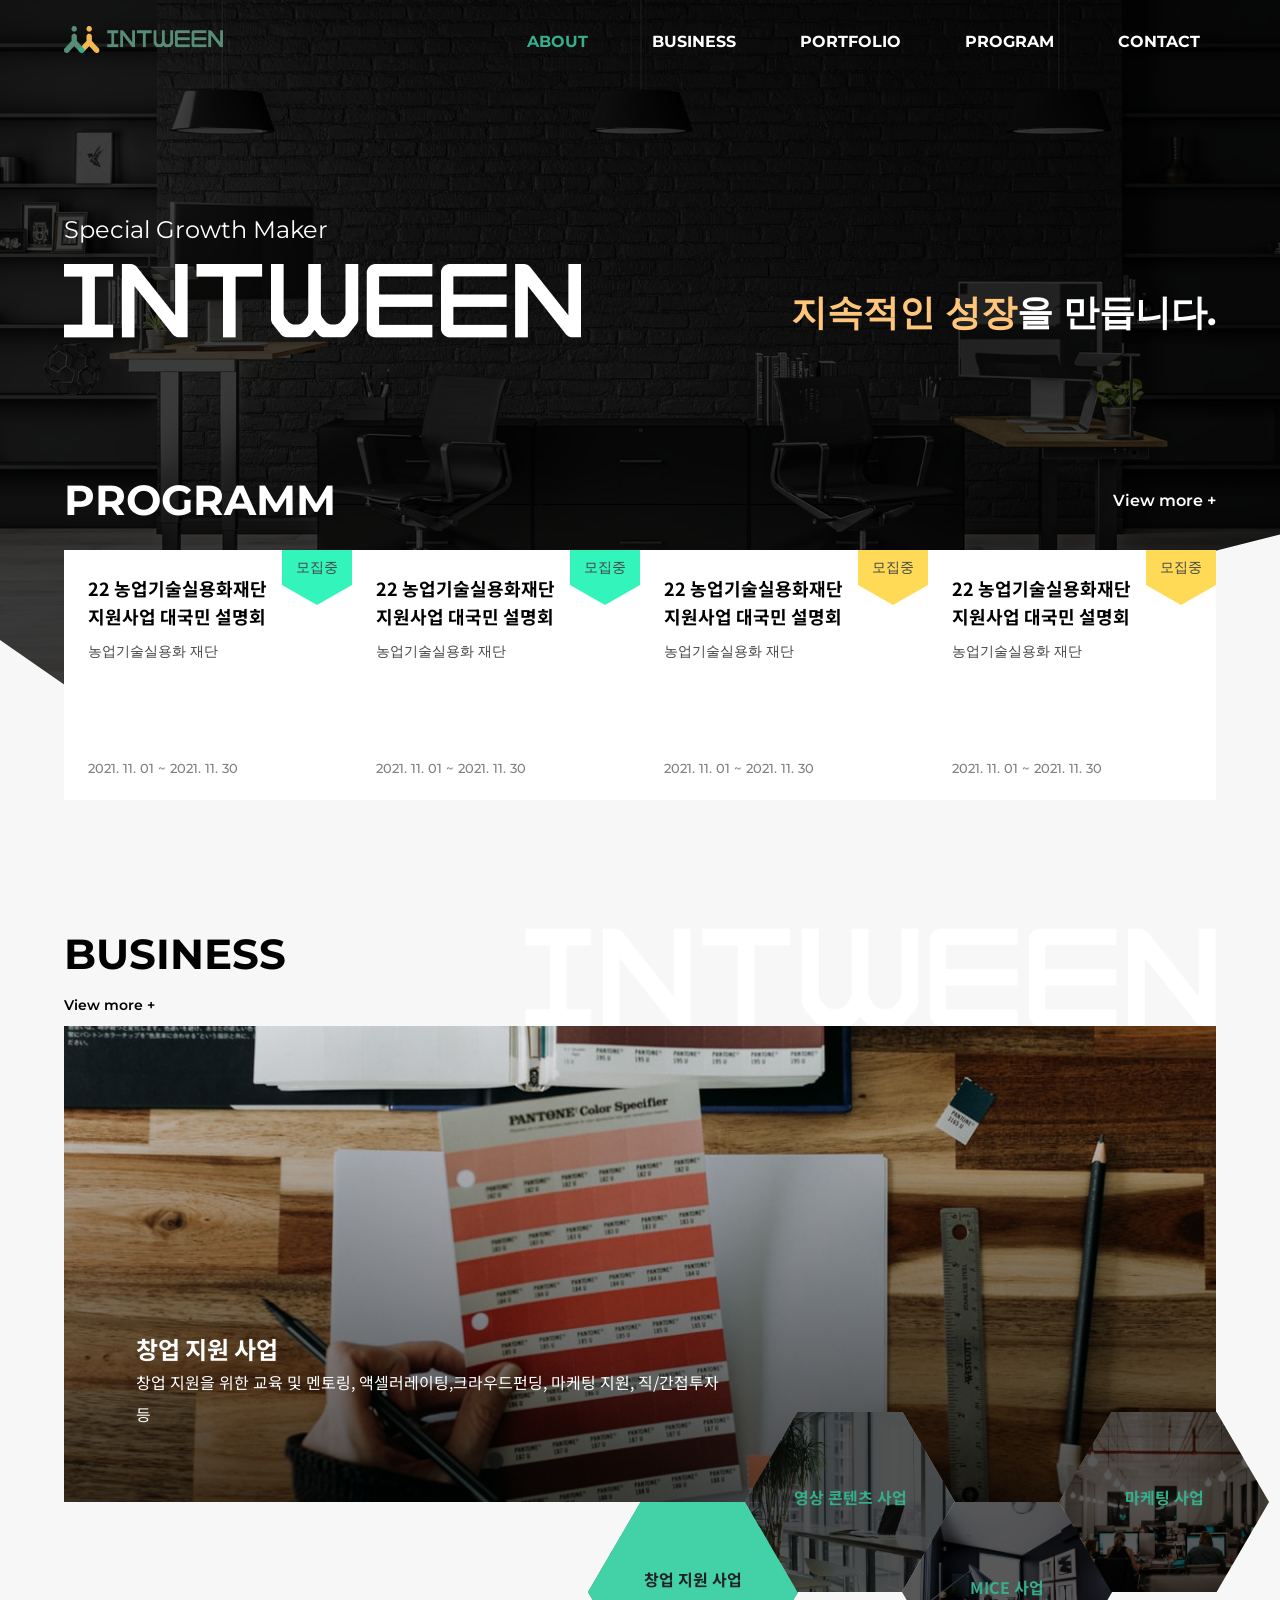
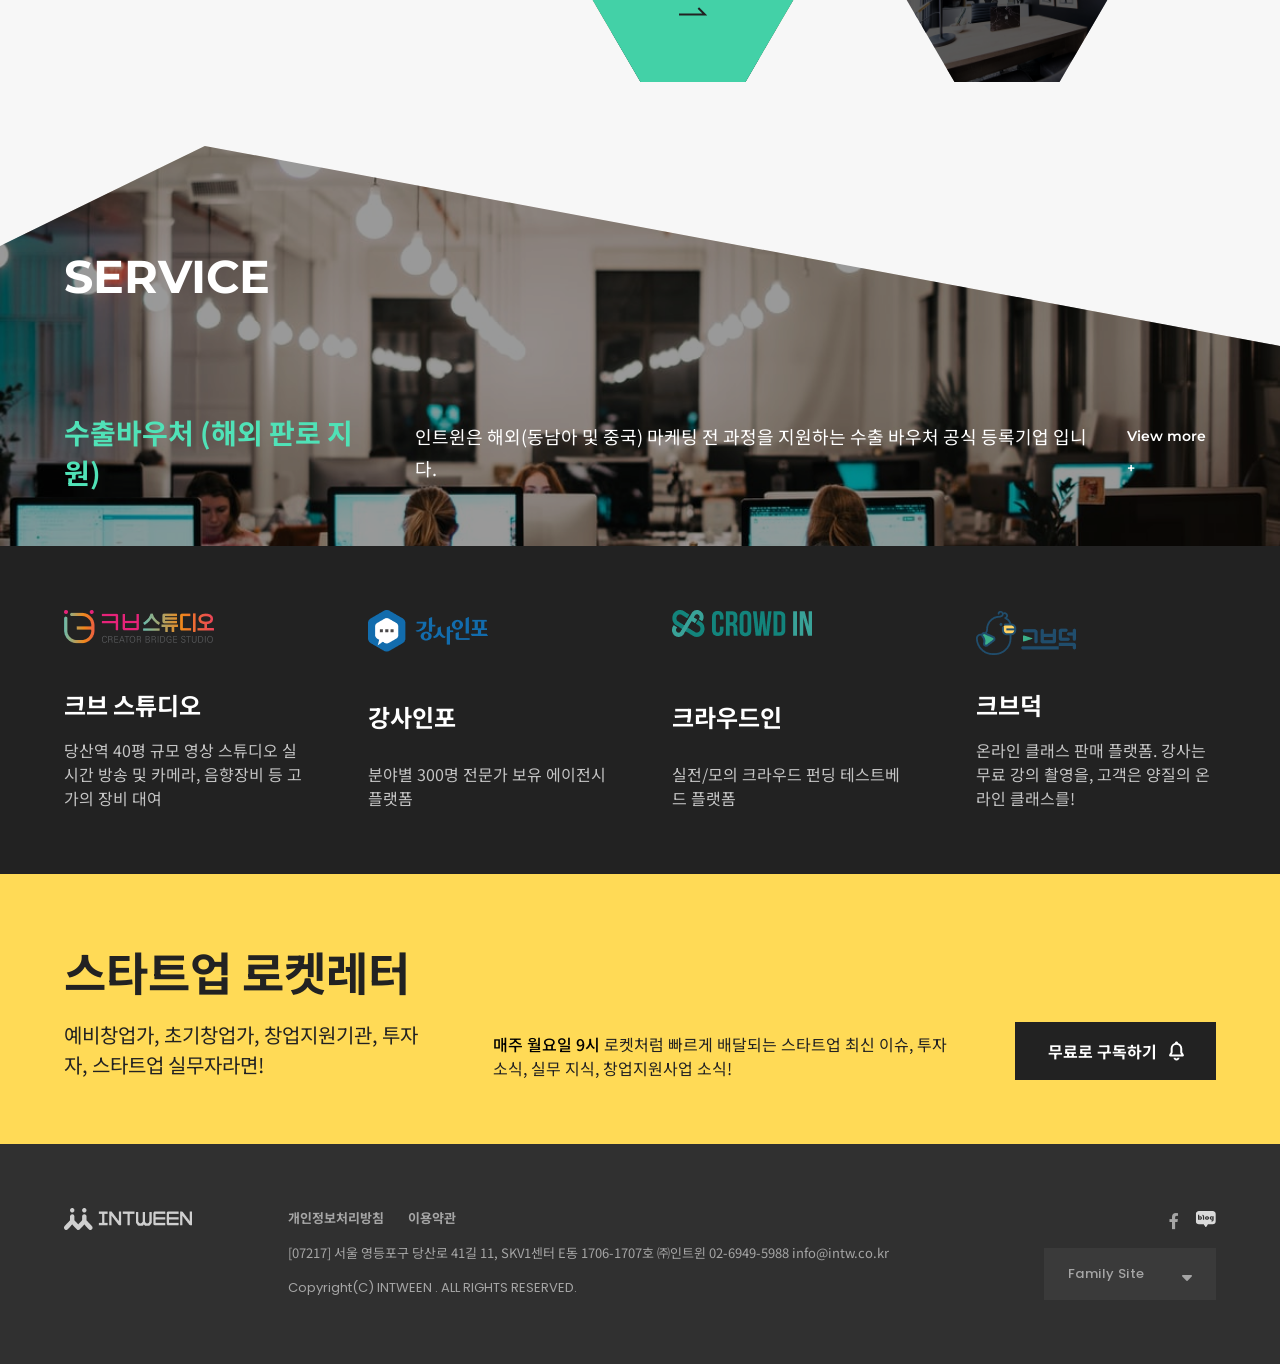
==== index.html @ 552d1c6b "Initial commit" ====
<!DOCTYPE html>
<html lang="en">
    <head>
        <meta charset="UTF-8" />
        <meta http-equiv="X-UA-Compatible" content="IE=edge" />
        <meta name="viewport" content="width=device-width, initial-scale=1.0" />
        <title>INTWEEN</title>
        <link rel="stylesheet" href="./assets/style/style.css" />
        <link rel="stylesheet" href="https://unpkg.com/swiper@8/swiper-bundle.min.css" />
        <link rel="stylesheet" href="https://cdnjs.cloudflare.com/ajax/libs/font-awesome/6.0.0/css/all.min.css" integrity="sha512-9usAa10IRO0HhonpyAIVpjrylPvoDwiPUiKdWk5t3PyolY1cOd4DSE0Ga+ri4AuTroPR5aQvXU9xC6qOPnzFeg==" crossorigin="anonymous" referrerpolicy="no-referrer" />
    </head>
    <body>
        <!-- Header starts ------------------- -->
        <header class="header">
            <div class="container">
                <nav class="navigation">
                    <a href="./index.html">
                        <img id="logo" src="./assets/images/hd_logo.png" alt="" />
                    </a>
                    <ul class="navigation__list">
                        <li class="item item--active">about</li>
                        <li class="item">business</li>
                        <li class="item">
                            <a href="./portfolio.html">portfolio</a>
                        </li>
                        <li class="item">program</li>
                        <li class="item">
                            <a href="./contact.html">contact</a>
                        </li>
                    </ul>
                    <div class="navigation__burger">
                        <div class="line"></div>
                    </div>
                </nav>
            </div>
            <div class="nav__items">
                <div class="container">
                    <div class="items">
                        <div class="item">
                            <a href="#">INTWEEN</a>
                            <a href="./ci-bi.html">CI/BI</a>
                        </div>
                        <div class="item">
                            <a href="./start-up.html">창업지원사업</a>
                            <a href="./marketing.html">마케팅지원사업</a>
                            <a href="./video-content.html">영상콘텐츠사업</a>
                            <a href="./mice.html">행사 사업</a>
                            <a href="./export-voucher.html">수출 바우처 서비스</a>
                            <a href="./it-service.html">IT 서비스</a>
                        </div>
                        <div class="item"></div>
                        <div class="item">
                            <a href="./programs-on.html">모집 중인 프로그램</a>
                            <a href="#">마감된 프로그램</a>
                        </div>
                        <div class="item"></div>
                    </div>
                </div>
            </div>
        </header>
        <!-- Header ends ------------------- -->

        <!-- ----------------------------------------------- -->

        
        <!-- Hero starts ------------------- -->

        <section class="hero">
            <div class="hero__layer">
                <div class="hero__clip"></div>
            </div>
            <div class="container">
                <div class="hero__text">
                    <p>Special Growth Maker</p>
                    <img src="./assets/images/Group.png" alt="" class="mobile">
                    <div class="hero__text__line">
                        <img src="./assets/images/Group (1).png" alt="" class="desktop">
                        <h3>지속적인 성장<span>을 만듭니다.</span></h3>
                    </div>
                </div>
                <div class="hero__top">
                    <h2>programm</h2>
                    <p>View more +</p>
                </div>
                <div class="hero__swiper">
                    <div class="swiper">
                        <div class="swiper-wrapper">
                            <div class="swiper-slide">
                                <div class="content">
                                    <div class="tag">
                                        <p>모집중</p>
                                        <div class="arrow"></div>
                                    </div>
                                    <div>
                                        <h3>22 농업기술실용화재단 지원사업 대국민 설명회</h3>
                                        <p>농업기술실용화 재단</p>
                                    </div>
                                    <p>2021. 11. 01 ~ 2021. 11. 30</p>
                                </div>
                            </div>
                            <div class="swiper-slide">
                                <div class="content">
                                    <div class="tag">
                                        <p>모집중</p>
                                        <div class="arrow"></div>
                                    </div>
                                    <div>
                                        <h3>22 농업기술실용화재단 지원사업 대국민 설명회</h3>
                                        <p>농업기술실용화 재단</p>
                                    </div>
                                    <p>2021. 11. 01 ~ 2021. 11. 30</p>
                                </div>
                            </div>
                            <div class="swiper-slide">
                                <div class="content">
                                    <div class="tag tag--yellow">
                                        <p>모집중</p>
                                        <div class="arrow"></div>
                                    </div>
                                    <div>
                                        <h3>22 농업기술실용화재단 지원사업 대국민 설명회</h3>
                                        <p>농업기술실용화 재단</p>
                                    </div>
                                    <p>2021. 11. 01 ~ 2021. 11. 30</p>
                                </div>
                            </div>
                            <div class="swiper-slide">
                                <div class="content">
                                    <div class="tag tag--yellow">
                                        <p>모집중</p>
                                        <div class="arrow"></div>
                                    </div>
                                    <div>
                                        <h3>22 농업기술실용화재단 지원사업 대국민 설명회</h3>
                                        <p>농업기술실용화 재단</p>
                                    </div>
                                    <p>2021. 11. 01 ~ 2021. 11. 30</p>
                                </div>
                            </div>
                        </div>
                        <div class="swiper-scrollbar"></div>
                    </div>
                </div>
            </div>
        </section>

        
        <!-- Hero ends ------------------- -->

        <!-- -------------------------------------------------------- -->

        <main>
            <div class="container">
                <!-- Hex section starts -->
                <div class="hex">
                    <div class="hex__header">
                        <div class="tex">
                            <h2>business</h2>
                            <p>
                                <a id="biz" href="./start-up.html">View more +</a>
                            </p>
                        </div>
                        <img class="tex-img" src="./assets/images/Group (2).png" alt="">
                    </div>
                    <div class="hex__slider">
                        <img id="hexpic" src="./assets/images/office0.jfif" alt="">
                        <div class="hex__slider__layer">
                            <div class="hex__slider__caption">
                                <h2>
                                    창업 지원 사업
                                </h2>
                                <p>창업 지원을 위한 교육 및 멘토링,
                                    액셀러레이팅,크라우드펀딩,
                                    마케팅 지원, 직/간접투자 등</p>
                            </div>
                        </div>
                    </div>
                    <div class="hex__nav">
                        <div class="hex__nav__item hex__nav__item--active">
                            <div class="hex__nav__item__layer"></div>
                            <div class="hex__nav__item__inner">
                                <h3>창업 지원 사업</h3>
                                <img src="./assets/images/Vector.svg" alt="" id="arrow">
                            </div>
                        </div>
                        <div class="hex__nav__item">
                            <div class="hex__nav__item__layer"></div>
                            <div class="hex__nav__item__inner">
                                <h3>영상 콘텐츠 사업</h3>
                                <img src="./assets/images/Vector.svg" alt="" id="arrow">
                            </div>
                        </div>
                        <div class="hex__nav__item">
                            <div class="hex__nav__item__layer"></div>
                            <div class="hex__nav__item__inner">
                                <h3>MICE 사업</h3>
                                <img src="./assets/images/Vector.svg" alt="" id="arrow">
                            </div>
                        </div>
                        <div class="hex__nav__item">
                            <div class="hex__nav__item__layer"></div>
                            <div class="hex__nav__item__inner">
                                <h3>마케팅 사업</h3>
                                <img src="./assets/images/Vector.svg" alt="" id="arrow">
                            </div>
                        </div>
                    </div>
                </div>
                <!-- Hex section ends -->

                <!-- ------------------------------------------------------------ -->

            </div>
            <!-- service section starts -->
            <div class="intween">
                <img src="./assets/images/Group (2).png" alt="">
            </div>
            <div class="service">
                <div class="service__layer"></div>
                <div class="container">
                    <div class="service__content">
                        <h1>service</h1>
                        <div class="service__description">
                            <h2>수출바우처 (해외 판로 지원)</h2>
                            <p>인트윈은 해외(동남아 및 중국) 마케팅 전 과정을 
                                지원하는 수출 바우처 공식 등록기업 입니다. </p>
                            <p class="more">View more +</p>
                        </div>
                    </div>
                </div>
            </div>
            <!-- service section ends -->

            <!-- --------------------------------------------------------------------- -->

            <!-- service brands starts -->
            <div class="brands">
                <div class="container">
                    <div class="brands__container">
                        <div class="brands__brand">
                            <div class="logo">
                                <img src="./assets/images/Group (3).png" alt="">
                            </div>
                            <h2>크브 스튜디오</h2>
                            <p>당산역 40평 규모 영상 스튜디오 실시간 방송 및 
                                카메라, 음향장비 등 고가의 장비 대여</p>
                        </div>
                        <div class="brands__brand">
                            <div class="logo">
                                <img src="./assets/images/Group (4).png" alt="">
                            </div>
                            <h2>강사인포</h2>
                            <p>분야별 300명 전문가 보유 에이전시 플랫폼</p>
                        </div>
                        <div class="brands__brand">
                            <div class="logo">
                                <img src="./assets/images/Group (5).png" alt="">
                            </div>
                            <h2>크라우드인</h2>
                            <p>실전/모의 크라우드 펀딩 테스트베드 플랫폼</p>
                        </div>
                        <div class="brands__brand">
                            <div class="logo">
                                <img src="./assets/images/Group (6).png" alt="">
                            </div>
                            <h2>크브덕</h2>
                            <p>온라인 클래스 판매 플랫폼. 강사는 무료 강의 촬영을, 
                                고객은 양질의 온라인 클래스를!</p>
                        </div>
                    </div>
                </div>
            </div>
            <!-- service brands ends -->

            <!-- ----------------------------------------------------------------------------- -->

            <!-- rocket message starts -->
            <div class="rocket">
                <div class="container">
                    <div class="rocket__container">
                        <div class="title">
                            <h1>스타트업 로켓레터</h1>
                            <p>예비창업가, 초기창업가, 창업지원기관, 
                                투자자, 스타트업 실무자라면! </p>
                        </div>
                        <p><span>매주 월요일 9시</span> 로켓처럼 빠르게 배달되는 
                            스타트업 최신 이슈, 투자 소식, 실무 지식, 
                            창업지원사업 소식!</p>
                        <div class="button">
                            <button>
                                <p>무료로 구독하기</p>
                                <img src="./assets/images/Group 264.svg" alt="">
                            </button>
                        </div>
                    </div>
                </div>
            </div>
            <!-- rocket message ends -->
        </main>
        
        <!-- ----------------------------------------------------------------------------------------------------- -->

        <!-- footer starts -->
        <footer class="footer">
            <div class="container">
                <div class="footer__content">
                    <img src="./assets/images/Group (7).png" alt="">
                    <div class="footer__nav">
                        <div class="select">
                            <div class="row">
                                <h1>개인정보처리방침</h1>
                                <h1>이용약관</h1>
                            </div>
                            <div class="row">
                                <a href="#">
                                    <i class="fa-brands fa-facebook-f"></i>
                                </a>
                                <a href="#">
                                    <img src="./assets/images/Frame.svg" alt="">
                                </a>
                            </div>
                        </div>
                        <div class="info">
                            <p class="address">[07217] 서울 영등포구 당산로 41길 11, SKV1센터 E동 
                                1706-1707호     ㈜인트윈 02-6949-5988     
                                info@intw.co.kr</p>
                            <p class="copyright">Copyright(C) INTWEEN . ALL RIGHTS RESERVED.</p>
                        </div>
                    </div>
                    <div class="options_container">
                        <div class="row">
                            <a href="#">
                                <i class="fa-brands fa-facebook-f"></i>
                            </a>
                            <a href="#">
                                <img src="./assets/images/Frame.svg" alt="">
                            </a>
                        </div>
                        <div class="options">
                            <p>Family Site</p>
                            <i class="fa-solid fa-sort-down"></i>
                        </div>
                    </div>
                </div>
            </div>
        </footer>
        <!-- footer ends -->


        <!-- mobile navigation -->

        <div class="mobile-navigation">
            <div class="container">
                <div class="navItem">
                    <li class="navItem__item active">
                        <h1 class="ttle">about</h1>
                        <ul class="sublist sublist--active">
                            <li class="sublist__item">
                                <a href="#">INTWEEN</a>
                            </li>
                            <li class="sublist__item">
                                <a href="./ci-bi.html">CI/BI</a>
                            </li>
                        </ul>
                    </li>
                    <li class="navItem__item">
                        <h1 class="ttle">BUSINESS</h1>
                        <ul class="sublist">
                            <li class="sublist__item">
                                <a href="./start-up.html">창업지원사업</a>
                            </li>
                            <li class="sublist__item">
                                <a href="./marketing.html">마케팅지원사업</a>
                            </li>
                            <li class="sublist__item">
                                <a href="./video-content.html">영상콘텐츠사업</a>
                            </li>
                            <li class="sublist__item">
                                <a href="./mice.html">행사 사업</a>
                            </li>
                        </ul>
                    </li>
                    <li class="navItem__item">
                        <h1 class="ttle">
                            <a href="./portfolio.html">PORTFOLIO</a>
                        </h1>
                        <ul class="sublist"></ul>
                    </li>
                    <li class="navItem__item">
                        <h1 class="ttle">PROGRAM</h1>
                        <ul class="sublist">
                            <li class="sublist__item">
                                <a href="./programs-on.html">모집 중인 프로그램</a>
                            </li>
                            <li class="sublist__item">
                                <a href="#">마감된 프로그램</a>
                            </li>
                        </ul>
                    </li>
                    <li class="navItem__item">
                        <h1 class="ttle">
                            <a href="./contact.html">CONTACT</a>
                        </h1>
                        <ul class="sublist"></ul>
                    </li>
                </div>
            </div>
        </div>


        <script src="https://unpkg.com/swiper@8/swiper-bundle.min.js"></script>
        <script>
            new Swiper(".swiper", {
                scrollbar: {
                    el: ".swiper-scrollbar"
                },
                breakpoints: {
                    320: {
                        slidesPerView: 1,
                    },
                    600: {
                        slidesPerView: 2,
                    },
                    800: {
                        slidesPerView: 3,
                    },
                    1200: {
                        slidesPerView: 4,
                    },
                },
            });
        </script>
        <script src="./assets/js/script.js"></script>
    </body>
</html>
---- assets/style/style.css ----
@import url("https://fonts.googleapis.com/css2?family=Montserrat:ital,wght@0,100;0,200;0,300;0,400;0,500;0,600;0,700;0,800;0,900;1,100;1,200;1,300;1,400;1,500;1,600;1,700;1,800;1,900&family=Noto+Sans+KR:wght@100;300;400;500;700;900&family=Poppins:ital,wght@0,100;0,200;0,300;0,400;0,500;0,600;0,700;0,800;0,900;1,100;1,200;1,300;1,400;1,500;1,600;1,700;1,800;1,900&display=swap");
* {
  margin: 0;
  padding: 0;
  -webkit-box-sizing: border-box;
          box-sizing: border-box;
}

html, body {
  font-family: 'Noto Sans KR', sans-serif;
  overflow-x: hidden;
  background-color: #F7F7F7;
}

.container {
  width: 90%;
  margin: 0 auto;
}

@media (min-width: 1300px) {
  .container {
    width: 1288px;
  }
}

.navigation {
  width: 100%;
  font-family: 'Montserrat', sans-serif;
  display: -webkit-box;
  display: -ms-flexbox;
  display: flex;
  -webkit-box-orient: horizontal;
  -webkit-box-direction: normal;
      -ms-flex-direction: row;
          flex-direction: row;
  -webkit-box-pack: justify;
      -ms-flex-pack: justify;
          justify-content: space-between;
  -webkit-box-align: center;
      -ms-flex-align: center;
          align-items: center;
  gap: 0;
}

.navigation #logo {
  padding: 1rem;
  padding-left: 0;
}

.navigation__list {
  display: none;
  list-style: none;
  color: #fff;
}

.navigation__list .item {
  padding: 1rem;
  text-transform: uppercase;
  font-weight: bold;
  -webkit-transition: .3s ease;
  transition: .3s ease;
  cursor: pointer;
}

.navigation__list .item--active {
  color: #35AF8B;
}

.navigation__list .item:hover {
  color: #35AF8B;
}

.navigation__list .item a {
  color: inherit;
  text-decoration: none;
}

@media (min-width: 800px) {
  .navigation__list {
    display: -webkit-box;
    display: -ms-flexbox;
    display: flex;
    -webkit-box-orient: horizontal;
    -webkit-box-direction: normal;
        -ms-flex-direction: row;
            flex-direction: row;
    -webkit-box-pack: center;
        -ms-flex-pack: center;
            justify-content: center;
    -webkit-box-align: center;
        -ms-flex-align: center;
            align-items: center;
    gap: 0;
  }
}

@media (min-width: 1024px) {
  .navigation__list {
    padding: 1rem 0;
    gap: 2rem;
  }
}

.navigation__burger {
  padding: 1rem;
  padding-right: 0;
  cursor: pointer;
}

.navigation__burger .line {
  width: 30px;
  height: 2px;
  background-color: white;
  position: relative;
  -webkit-transition: all .3s ease;
  transition: all .3s ease;
}

.navigation__burger .line::before, .navigation__burger .line::after {
  content: '';
  position: absolute;
  width: 100%;
  height: 100%;
  background-color: white;
  -webkit-transition: all .3s ease;
  transition: all .3s ease;
}

.navigation__burger .line::before {
  top: 7px;
}

.navigation__burger .line::after {
  bottom: 7px;
}

.navigation__burger .active {
  background-color: transparent;
}

.navigation__burger .active::before {
  -webkit-transform: rotate(45deg);
          transform: rotate(45deg);
  top: 0;
}

.navigation__burger .active::after {
  -webkit-transform: rotate(-45deg);
          transform: rotate(-45deg);
  bottom: 0;
}

@media (min-width: 800px) {
  .navigation__burger {
    display: none;
  }
}

.header {
  width: 100%;
  position: fixed;
  top: 0;
  left: 0;
  z-index: 40;
  -webkit-transition: all 0.3s ease;
  transition: all 0.3s ease;
}

.header::after {
  content: "";
  top: 100%;
  position: absolute;
  width: 100%;
  height: 0;
  background-color: inherit;
  -webkit-transition: all 0.3s ease;
  transition: all 0.3s ease;
  background-color: rgba(16, 16, 16, 0.6);
}

.header--bg {
  background-color: rgba(16, 16, 16, 0.6);
}

@media (min-width: 800px) {
  .header:hover {
    background-color: rgba(16, 16, 16, 0.6);
  }
  .header:hover::after {
    height: 250px;
  }
  .header:hover .nav__items {
    opacity: 1;
    visibility: visible;
  }
  .header:hover .nav__items .items .item {
    -webkit-transform: scaleY(1);
            transform: scaleY(1);
  }
}

.header .nav__items {
  color: white;
  opacity: 0;
  visibility: hidden;
  -webkit-transition: all .3s ease-in-out;
  transition: all .3s ease-in-out;
  padding: 1rem 0;
  position: absolute;
  top: 100%;
  width: 100%;
  left: 0;
  z-index: 10;
}

.header .nav__items .items {
  width: 100%;
  display: -webkit-box;
  display: -ms-flexbox;
  display: flex;
  -webkit-box-orient: horizontal;
  -webkit-box-direction: normal;
      -ms-flex-direction: row;
          flex-direction: row;
  -webkit-box-pack: end;
      -ms-flex-pack: end;
          justify-content: flex-end;
  -webkit-box-align: end;
      -ms-flex-align: end;
          align-items: flex-end;
  gap: 0;
}

.header .nav__items .items .item {
  height: 200px;
  -webkit-transition: all .3s ease-in-out;
  transition: all .3s ease-in-out;
  -webkit-transform-origin: top;
          transform-origin: top;
  -webkit-transform: scaleY(0);
          transform: scaleY(0);
  text-align: center;
  display: -webkit-box;
  display: -ms-flexbox;
  display: flex;
  -webkit-box-orient: vertical;
  -webkit-box-direction: normal;
      -ms-flex-direction: column;
          flex-direction: column;
  -webkit-box-align: center;
      -ms-flex-align: center;
          align-items: center;
}

.header .nav__items .items .item a {
  color: #BCBCBC;
  text-decoration: none;
  font-family: "Montserrat", sans-serif;
  font-size: 14px;
  -webkit-transition: all .3s ease;
  transition: all .3s ease;
  margin-bottom: .5rem;
}

.header .nav__items .items .item a:hover {
  color: white;
  text-decoration: underline;
}

.header .nav__items .items .item:nth-child(1) {
  width: 93px;
}

.header .nav__items .items .item:nth-child(2) {
  width: 116px;
}

.header .nav__items .items .item:nth-child(3) {
  width: 131px;
}

.header .nav__items .items .item:nth-child(4) {
  width: 120px;
}

.header .nav__items .items .item:nth-child(5) {
  width: 113px;
}

@media (min-width: 1024px) {
  .header .nav__items .items {
    gap: 2rem;
  }
}

.mobile-navigation {
  width: 100%;
  height: 100vh;
  background-color: #222;
  position: fixed;
  top: 0;
  z-index: 30;
  left: 100%;
  -webkit-transition: all .3s ease-in-out;
  transition: all .3s ease-in-out;
  display: -webkit-box;
  display: -ms-flexbox;
  display: flex;
  -webkit-box-orient: vertical;
  -webkit-box-direction: normal;
      -ms-flex-direction: column;
          flex-direction: column;
  -webkit-box-pack: center;
      -ms-flex-pack: center;
          justify-content: center;
  -webkit-box-align: start;
      -ms-flex-align: start;
          align-items: flex-start;
  gap: 1rem;
}

.mobile-navigation--open {
  left: 0;
}

.mobile-navigation .container {
  font-family: "Montserrat", sans-serif;
  display: -webkit-box;
  display: -ms-flexbox;
  display: flex;
  -webkit-box-orient: vertical;
  -webkit-box-direction: normal;
      -ms-flex-direction: column;
          flex-direction: column;
  -webkit-box-pack: center;
      -ms-flex-pack: center;
          justify-content: center;
  -webkit-box-align: start;
      -ms-flex-align: start;
          align-items: flex-start;
  gap: 1rem;
}

.mobile-navigation .container .navItem {
  width: 100%;
}

.mobile-navigation .container .navItem__item {
  list-style: none;
  text-transform: uppercase;
  color: #BCBCBC;
  font-weight: 700;
  -webkit-transition: all .3s ease-in-out;
  transition: all .3s ease-in-out;
}

.mobile-navigation .container .navItem__item .ttle {
  font-size: 22px;
  padding: .5rem 1rem;
  border-bottom: 1px solid #393939;
}

.mobile-navigation .container .navItem__item .ttle a {
  color: inherit;
  text-decoration: none;
}

.mobile-navigation .container .navItem__item .sublist {
  list-style: none;
  padding: 1rem 2rem;
  -webkit-transform: scaleY(0);
          transform: scaleY(0);
  -webkit-transform-origin: top;
          transform-origin: top;
  height: 0;
  overflow: hidden;
  -webkit-transition: all .3s ease-in-out;
  transition: all .3s ease-in-out;
}

.mobile-navigation .container .navItem__item .sublist__item {
  color: #BCBCBC;
  font-weight: 400;
  padding: 5px;
}

.mobile-navigation .container .navItem__item .sublist__item a {
  color: #BCBCBC;
  text-decoration: none;
}

.mobile-navigation .container .navItem__item .sublist--active {
  -webkit-transform: scaleY(1);
          transform: scaleY(1);
  height: -webkit-max-content;
  height: -moz-max-content;
  height: max-content;
}

.mobile-navigation .container .navItem__item.active {
  color: #35AF8B;
}

@media (min-width: 800px) {
  .mobile-navigation {
    display: none;
  }
}

.hero {
  width: 100%;
  height: 600px;
  background-image: url(../images/hero-bg.jpeg);
  background-position: center;
  background-size: cover;
  background-repeat: no-repeat;
  position: relative;
  display: -webkit-box;
  display: -ms-flexbox;
  display: flex;
  -webkit-box-orient: horizontal;
  -webkit-box-direction: normal;
      -ms-flex-direction: row;
          flex-direction: row;
  -webkit-box-pack: center;
      -ms-flex-pack: center;
          justify-content: center;
  -webkit-box-align: end;
      -ms-flex-align: end;
          align-items: flex-end;
  gap: 0;
  padding-bottom: 2px;
}

.hero__layer {
  position: absolute;
  top: 0;
  left: 0;
  background-color: rgba(0, 0, 0, 0.75);
  width: 100%;
  height: 100%;
}

.hero__clip {
  position: absolute;
  height: 40%;
  width: 100%;
  background-color: #F7F7F7;
  bottom: 0;
  clip-path: polygon(0 50%, 19% 70%, 100% 0, 100% 100%, 0 100%);
  -webkit-clip-path: polygon(0 50%, 19% 70%, 100% 0, 100% 100%, 0 100%);
}

.hero__text {
  display: -webkit-box;
  display: -ms-flexbox;
  display: flex;
  -webkit-box-orient: vertical;
  -webkit-box-direction: normal;
      -ms-flex-direction: column;
          flex-direction: column;
  -webkit-box-pack: center;
      -ms-flex-pack: center;
          justify-content: center;
  -webkit-box-align: start;
      -ms-flex-align: start;
          align-items: flex-start;
  gap: 1.25rem;
  font-family: "Montserrat", sans-serif;
  color: white;
  font-size: 1rem;
  margin-bottom: 3rem;
  position: relative;
  z-index: 5;
}

.hero__text h3 {
  font-family: "Montserrat", sans-serif;
  margin-top: 1rem;
  font-size: 22px;
  color: #FFC67B;
}

.hero__text h3 span {
  color: white;
}

.hero__text .desktop {
  display: none;
}

.hero__top {
  display: -webkit-box;
  display: -ms-flexbox;
  display: flex;
  -webkit-box-orient: horizontal;
  -webkit-box-direction: normal;
      -ms-flex-direction: row;
          flex-direction: row;
  -webkit-box-pack: justify;
      -ms-flex-pack: justify;
          justify-content: space-between;
  -webkit-box-align: center;
      -ms-flex-align: center;
          align-items: center;
  gap: 0;
  margin: 1rem 0 1.5rem 0;
  font-family: "Montserrat", sans-serif;
  color: white;
  font-weight: 600;
  position: relative;
  z-index: 5;
}

.hero__top h2 {
  text-transform: uppercase;
  font-weight: bold;
}

.hero__swiper {
  width: 100%;
  height: 250px;
  margin-bottom: -2px;
}

.hero__swiper .swiper {
  width: 100%;
  height: 100%;
  overflow: visible;
}

.hero__swiper .swiper .swiper-wrapper .swiper-slide {
  width: 100%;
  padding-bottom: 2rem;
}

.hero__swiper .swiper .swiper-wrapper .swiper-slide .content {
  width: 100%;
  height: 100%;
  position: relative;
  margin: 0 auto;
  padding: 1.5rem;
  background-color: white;
  padding-right: 85px;
  display: -webkit-box;
  display: -ms-flexbox;
  display: flex;
  -webkit-box-orient: vertical;
  -webkit-box-direction: normal;
      -ms-flex-direction: column;
          flex-direction: column;
  -webkit-box-pack: justify;
      -ms-flex-pack: justify;
          justify-content: space-between;
  -webkit-box-align: start;
      -ms-flex-align: start;
          align-items: flex-start;
  gap: 0;
}

.hero__swiper .swiper .swiper-wrapper .swiper-slide .content .tag {
  position: absolute;
  top: 0;
  right: 0;
  width: 70px;
  text-align: center;
  padding: .5rem 0;
  font-size: 13px;
  background-color: #33F4BB;
}

.hero__swiper .swiper .swiper-wrapper .swiper-slide .content .tag .arrow {
  position: absolute;
  left: 0;
  top: 100%;
  border-top: 20px solid #33F4BB;
  border-left: 35px solid transparent;
  border-right: 35px solid transparent;
}

.hero__swiper .swiper .swiper-wrapper .swiper-slide .content .tag--yellow {
  background-color: #FFDA56;
}

.hero__swiper .swiper .swiper-wrapper .swiper-slide .content .tag--yellow .arrow {
  border-top: 20px solid #FFDA56;
  border-left: 35px solid transparent;
  border-right: 35px solid transparent;
}

.hero__swiper .swiper .swiper-wrapper .swiper-slide .content h3 {
  font-size: 18px;
  line-height: 28px;
  margin-bottom: .75rem;
}

.hero__swiper .swiper .swiper-wrapper .swiper-slide .content div p {
  color: #444;
  font-size: 14px;
}

.hero__swiper .swiper .swiper-wrapper .swiper-slide .content p {
  color: #808080;
  font-size: 13px;
  font-weight: 500;
  font-family: "Montserrat", sans-serif;
}

@media (min-width: 800px) {
  .hero__swiper .swiper .swiper-wrapper .swiper-slide {
    padding-bottom: 0;
  }
}

.hero__swiper .swiper .swiper-scrollbar {
  width: 90%;
  left: 50%;
  -webkit-transform: translateX(-50%);
          transform: translateX(-50%);
  z-index: 5;
}

@media (min-width: 800px) {
  .hero__swiper .swiper .swiper-scrollbar {
    display: none;
  }
}

@media (min-width: 800px) {
  .hero__swiper .swiper {
    overflow: hidden;
  }
}

@media (min-width: 800px) {
  .hero {
    height: 800px;
  }
  .hero__clip {
    clip-path: polygon(0 50%, 18% 100%, 100% 17%, 100% 100%, 0 100%);
    -webkit-clip-path: polygon(0 50%, 18% 100%, 100% 17%, 100% 100%, 0 100%);
  }
  .hero__text {
    margin-bottom: 7rem;
  }
  .hero__text p {
    font-size: 24px;
  }
  .hero__text .mobile {
    display: none;
  }
  .hero__text .desktop {
    display: block;
    width: 517px;
  }
  .hero__text__line h3 {
    font-size: 36px;
  }
  .hero__top h2 {
    font-size: 42px;
  }
}

@media (min-width: 1030px) {
  .hero__text {
    margin-bottom: 8.5rem;
  }
  .hero__text__line {
    width: 100%;
    display: -webkit-box;
    display: -ms-flexbox;
    display: flex;
    -webkit-box-pack: justify;
        -ms-flex-pack: justify;
            justify-content: space-between;
    -webkit-box-align: end;
        -ms-flex-align: end;
            align-items: flex-end;
  }
}

@media (min-width: 1520px) {
  .hero__clip {
    clip-path: polygon(0 50%, 18% 100%, 100% 2%, 100% 100%, 0 100%);
    -webkit-clip-path: polygon(0 50%, 18% 100%, 100% 2%, 100% 100%, 0 100%);
  }
}

.hero_v {
  width: 100%;
  height: 320px;
  background-image: url("../images/hero-bg.jpeg");
  background-size: cover;
  background-position: center;
  background-repeat: no-repeat;
  position: relative;
}

.hero_v__layer {
  position: absolute;
  top: 0;
  left: 0;
  width: 100%;
  height: 100%;
  background-color: rgba(0, 0, 0, 0.6);
}

.hero_v .container.bla {
  height: 100%;
}

.hero_v__content {
  width: 100%;
  height: 100%;
  display: -webkit-box;
  display: -ms-flexbox;
  display: flex;
  -webkit-box-orient: vertical;
  -webkit-box-direction: normal;
      -ms-flex-direction: column;
          flex-direction: column;
  -webkit-box-pack: center;
      -ms-flex-pack: center;
          justify-content: center;
  -webkit-box-align: start;
      -ms-flex-align: start;
          align-items: flex-start;
  gap: 1.5rem;
}

.hero_v__content__title {
  width: 100%;
  color: white;
  margin-top: 3rem;
}

.hero_v__content__title h1.hv-title {
  font-size: 20px;
  font-weight: 400;
  line-height: 30px;
}

.hero_v__content__title h1.hv-title span.pp {
  font-weight: 600;
}

.hero_v__content__title h1.hv-title.big {
  font-size: 32px !important;
  font-weight: 700;
}

.hero_v__content__title h1.hv-title.big ~ p {
  font-size: 1rem;
  line-height: 26px;
  letter-spacing: -0.02em;
  margin-top: 1rem;
}

.hero_v__content__title h1.hv-title.big--eng {
  font-family: "Montserrat", sans-serif;
}

@media (min-width: 800px) {
  .hero_v__content__title h1.hv-title.big {
    font-size: 48px !important;
  }
  .hero_v__content__title h1.hv-title.big ~ p {
    font-size: 24px;
    line-height: 38px;
  }
}

.hero_v__content__formula {
  width: 100%;
  display: -webkit-box;
  display: -ms-flexbox;
  display: flex;
  -webkit-box-orient: horizontal;
  -webkit-box-direction: normal;
      -ms-flex-direction: row;
          flex-direction: row;
  -webkit-box-pack: justify;
      -ms-flex-pack: justify;
          justify-content: space-between;
  -webkit-box-align: end;
      -ms-flex-align: end;
          align-items: flex-end;
  gap: 0;
}

.hero_v__content__formula #desk1 {
  display: none;
}

.hero_v__content__formula .operator {
  color: rgba(255, 255, 255, 0.6);
  font-family: "Montserrat", sans-serif;
  font-weight: 600;
  font-size: 26px;
  margin-bottom: 1rem;
}

@media (min-width: 600px) {
  .hero_v__content {
    -webkit-box-orient: horizontal;
    -webkit-box-direction: normal;
        -ms-flex-direction: row;
            flex-direction: row;
    -webkit-box-align: center;
        -ms-flex-align: center;
            align-items: center;
  }
  .hero_v__content__title {
    margin: 0;
  }
}

@media (min-width: 800px) {
  .hero_v {
    height: 500px;
  }
  .hero_v__content__title {
    margin-bottom: 3rem;
  }
  .hero_v__content__title h1.hv-title {
    font-size: 36px;
    line-height: 54px;
  }
  .hero_v__content__formula {
    -webkit-box-pack: end;
        -ms-flex-pack: end;
            justify-content: flex-end;
    gap: 1rem;
    width: -webkit-max-content;
    width: -moz-max-content;
    width: max-content;
    margin-top: 8rem;
  }
}

@media (min-width: 1024px) {
  .hero_v__content__formula #desk1 {
    display: block;
  }
  .hero_v__content__formula #mob1 {
    display: none;
  }
  .hero_v__content__formula .operator {
    font-size: 48px;
    margin-bottom: 2rem;
  }
}

.main {
  background-color: white;
  position: relative;
}

.main__clip {
  position: absolute;
  width: 100%;
  height: 600px;
  top: 0;
  background-color: #F7F7F7;
  clip-path: polygon(0 0, 100% 0, 100% 85%, 15% 100%, 0 95%);
  -webkit-clip-path: polygon(0 0, 100% 0, 100% 85%, 15% 100%, 0 95%);
}

@media (min-width: 1200px) {
  .main__clip {
    clip-path: polygon(0 0, 100% 0, 100% 55%, 18% 100%, 0 80%);
    -webkit-clip-path: polygon(0 0, 100% 0, 100% 55%, 18% 100%, 0 80%);
  }
}

.main__description {
  width: 100%;
  position: relative;
  z-index: 5;
  padding: 3rem 0;
}

.main__description .text_content {
  width: 100%;
}

.main__description .text_content h1 {
  font-size: 32px;
  color: #222;
  font-family: "Montserrat", sans-serif;
  margin-bottom: 1.5rem;
}

.main__description .text_content p {
  font-size: 14px;
  color: #333;
  line-height: 26px;
  letter-spacing: -0.02em;
  margin-bottom: 2rem;
}

.main__description .text_content p span {
  color: #35AF8B;
}

.main__description .buttons {
  width: 100%;
  display: -webkit-box;
  display: -ms-flexbox;
  display: flex;
  -webkit-box-orient: horizontal;
  -webkit-box-direction: normal;
      -ms-flex-direction: row;
          flex-direction: row;
  -webkit-box-pack: center;
      -ms-flex-pack: center;
          justify-content: center;
  -webkit-box-align: center;
      -ms-flex-align: center;
          align-items: center;
  gap: 0.75rem;
}

.main__description .buttons .btn {
  width: 50%;
  color: #35AF8B;
  border: 1px solid #35AF8B;
  background-color: white;
  padding: 1rem;
  display: -webkit-box;
  display: -ms-flexbox;
  display: flex;
  -webkit-box-align: center;
      -ms-flex-align: center;
          align-items: center;
  -webkit-box-pack: center;
      -ms-flex-pack: center;
          justify-content: center;
  gap: .75rem;
}

.main__description .buttons .btn p {
  font-weight: 700;
}

.main__description .buttons .btn.active {
  background-color: #35AF8B;
  color: white;
}

@media (min-width: 800px) {
  .main__description {
    display: -webkit-box;
    display: -ms-flexbox;
    display: flex;
    -webkit-box-orient: horizontal;
    -webkit-box-direction: normal;
        -ms-flex-direction: row;
            flex-direction: row;
    -webkit-box-pack: justify;
        -ms-flex-pack: justify;
            justify-content: space-between;
    -webkit-box-align: end;
        -ms-flex-align: end;
            align-items: flex-end;
    gap: 7rem;
    padding-top: 8rem;
  }
  .main__description .text_content h1 {
    font-size: 46px;
  }
  .main__description .text_content p {
    margin: 0;
    font-size: 1rem;
    line-height: 28px;
  }
  .main__description .buttons {
    width: 560px;
  }
}

.main .main__cards {
  width: 100%;
  position: relative;
  z-index: 5;
  padding-bottom: 3rem;
  display: -webkit-box;
  display: -ms-flexbox;
  display: flex;
  -webkit-box-orient: vertical;
  -webkit-box-direction: normal;
      -ms-flex-direction: column;
          flex-direction: column;
  -webkit-box-pack: center;
      -ms-flex-pack: center;
          justify-content: center;
  -webkit-box-align: center;
      -ms-flex-align: center;
          align-items: center;
  gap: 1rem;
}

.main .main__cards .card {
  width: 100%;
  height: 200px;
  border: 1px solid #e7e7e7;
  background-color: white;
  padding: 1rem 1.25rem;
}

.main .main__cards .card--items {
  display: -webkit-box;
  display: -ms-flexbox;
  display: flex;
  -webkit-box-orient: vertical;
  -webkit-box-direction: normal;
      -ms-flex-direction: column;
          flex-direction: column;
  -webkit-box-pack: start;
      -ms-flex-pack: start;
          justify-content: flex-start;
  gap: 0;
  height: 200px;
  margin: 0;
}

.main .main__cards .card--items .card__imgs {
  margin-top: 1rem !important;
}

@media (min-width: 1200px) {
  .main .main__cards .card--items .card__imgs {
    margin-top: 1.5rem !important;
  }
}

.main .main__cards .card--items:nth-child(2) .card__imgs {
  margin-top: 3rem !important;
}

@media (min-width: 1200px) {
  .main .main__cards .card--items:nth-child(2) .card__imgs {
    margin-top: 5rem !important;
  }
}

.main .main__cards .card__title {
  font-weight: 500;
  font-size: 14px;
  color: #222;
  width: 100%;
}

.main .main__cards .card__imgs {
  width: 100%;
  display: -webkit-box;
  display: -ms-flexbox;
  display: flex;
  -webkit-box-orient: horizontal;
  -webkit-box-direction: normal;
      -ms-flex-direction: row;
          flex-direction: row;
  -webkit-box-pack: center;
      -ms-flex-pack: center;
          justify-content: center;
  -webkit-box-align: center;
      -ms-flex-align: center;
          align-items: center;
  gap: 1.5rem;
  margin-top: 1.5rem;
}

.main .main__cards .card__imgs #desc {
  display: none;
}

.main .main__cards .card__imgs.col {
  -webkit-box-orient: vertical;
  -webkit-box-direction: normal;
      -ms-flex-direction: column;
          flex-direction: column;
  gap: .75rem;
}

@media (min-width: 800px) {
  .main .main__cards {
    -webkit-box-orient: horizontal;
    -webkit-box-direction: normal;
        -ms-flex-direction: row;
            flex-direction: row;
  }
  .main .main__cards .card {
    height: 300px;
    padding: 3rem;
  }
  .main .main__cards .card__title {
    font-size: 18px;
  }
  .main .main__cards .card__imgs {
    width: 100%;
    margin-top: 1.5rem;
  }
  .main .main__cards .card__imgs #desc {
    display: block;
    width: 50%;
  }
  .main .main__cards .card__imgs #mob {
    display: none;
  }
  .main .main__cards .card__imgs.col #desc {
    width: 90%;
  }
  .main .main__cards .card__imgs.col #desc:nth-child(2) {
    width: 84%;
  }
}

@media (min-width: 1200px) {
  .main .main__cards .card {
    height: 370px;
  }
  .main .main__cards .card__imgs {
    margin-top: 2.75rem;
  }
}

.main__color {
  width: 100%;
}

.main__color .title {
  color: #222;
  font-size: 18px;
}

.main__color .card {
  width: 100%;
  padding: 1rem 1.25rem;
  border: 1px solid #e7e7e7;
  margin: 1.5rem 0;
  display: -webkit-box;
  display: -ms-flexbox;
  display: flex;
  -webkit-box-orient: vertical;
  -webkit-box-direction: normal;
      -ms-flex-direction: column;
          flex-direction: column;
  -webkit-box-pack: center;
      -ms-flex-pack: center;
          justify-content: center;
  -webkit-box-align: center;
      -ms-flex-align: center;
          align-items: center;
  gap: 1.75em;
}

.main__color .card__item {
  width: 100%;
  height: 100px;
  display: -webkit-box;
  display: -ms-flexbox;
  display: flex;
  -webkit-box-orient: horizontal;
  -webkit-box-direction: normal;
      -ms-flex-direction: row;
          flex-direction: row;
  -webkit-box-pack: center;
      -ms-flex-pack: center;
          justify-content: center;
  -webkit-box-align: start;
      -ms-flex-align: start;
          align-items: flex-start;
  gap: 1rem;
}

.main__color .card__item .box {
  height: 100%;
  width: 100px;
  background-color: #578C76;
}

.main__color .card__item .detail {
  -webkit-box-flex: 1;
      -ms-flex: 1;
          flex: 1;
  height: 100%;
  font-family: "Montserrat", sans-serif;
  display: -webkit-box;
  display: -ms-flexbox;
  display: flex;
  -webkit-box-orient: vertical;
  -webkit-box-direction: normal;
      -ms-flex-direction: column;
          flex-direction: column;
  -webkit-box-pack: justify;
      -ms-flex-pack: justify;
          justify-content: space-between;
}

.main__color .card__item .detail__title {
  color: #578C76;
  font-size: 1rem;
}

.main__color .card__item .detail__hex {
  color: #444;
  font-size: 14px;
  font-weight: 600;
  margin-top: 5px;
  margin-bottom: 10px;
}

.main__color .card__item .detail__rgb {
  -webkit-box-flex: 1;
      -ms-flex: 1;
          flex: 1;
  display: -ms-grid;
  display: grid;
  -ms-grid-columns: (1fr)[3];
      grid-template-columns: repeat(3, 1fr);
}

.main__color .card__item .detail__rgb__detail {
  color: #444;
  font-size: 14px;
  font-weight: 500;
}

.main__color .card__item:nth-child(2) .box {
  background-color: #35AF8B;
}

.main__color .card__item:nth-child(2) .detail__title {
  color: #35AF8B;
}

.main__color .card__item:nth-child(3) .box {
  background-color: #F1B853;
}

.main__color .card__item:nth-child(3) .detail__title {
  color: #F1B853;
}

@media (min-width: 600px) {
  .main__color .card {
    padding: 5rem 2rem;
  }
}

@media (min-width: 1024px) {
  .main__color .card {
    -webkit-box-orient: horizontal;
    -webkit-box-direction: normal;
        -ms-flex-direction: row;
            flex-direction: row;
    height: auto;
    padding: 5rem;
  }
  .main__color .card__item {
    height: auto;
  }
  .main__color .card .box {
    width: 140px;
    height: 140px;
  }
  .main__color .card .detail {
    height: 140px;
  }
  .main__color .card .detail__title {
    font-size: 18px;
    margin-bottom: .6rem;
  }
  .main__color .card .detail__hex {
    font-size: 15px;
    margin-bottom: 2rem;
  }
  .main__color .card .detail__rgb__detail {
    font-size: 15px;
  }
}

.main__color .grid-items {
  width: 100%;
  display: -ms-grid;
  display: grid;
  -ms-grid-columns: (1fr)[2];
      grid-template-columns: repeat(2, 1fr);
  gap: .5rem;
  padding-bottom: 2rem;
}

.main__color .grid-items__card {
  height: 112px;
  border: 1px solid #e7e7e7;
  display: -webkit-box;
  display: -ms-flexbox;
  display: flex;
  -webkit-box-orient: horizontal;
  -webkit-box-direction: normal;
      -ms-flex-direction: row;
          flex-direction: row;
  -webkit-box-pack: center;
      -ms-flex-pack: center;
          justify-content: center;
  -webkit-box-align: center;
      -ms-flex-align: center;
          align-items: center;
  gap: 0;
}

.main__color .grid-items__card #desktop {
  display: none;
}

.main__color .grid-items__card:nth-child(2), .main__color .grid-items__card:nth-child(4) {
  background-color: black;
  border-color: black;
}

.main__color .grid-items__card:nth-child(6) {
  background-color: #578C76;
  border-color: #578C76;
}

.main__color .grid-items__card:nth-child(7) {
  background-color: #35AF8B;
  border-color: #35AF8B;
}

.main__color .grid-items__card:nth-child(8) {
  background-color: #F1B853;
  border-color: #F1B853;
}

@media (min-width: 800px) {
  .main__color .grid-items {
    gap: 1rem;
  }
  .main__color .grid-items__card {
    height: 220px;
  }
  .main__color .grid-items__card #desktop {
    display: block;
  }
  .main__color .grid-items__card #mobile {
    display: none;
  }
}

@media (min-width: 1200px) {
  .main__color .grid-items {
    -ms-grid-columns: (1fr)[4];
        grid-template-columns: repeat(4, 1fr);
  }
}

.main__carditems {
  padding: 1.5rem 0;
}

.main__carditems .main__cards {
  padding-bottom: 0;
}

.main__carditems .main__cards .card:first-child {
  margin-top: 1.5rem !important;
}

.main__carditems .main__cards .card:last-child {
  margin-bottom: 1rem !important;
}

@media (min-width: 800px) {
  .main__carditems .main__cards .card {
    margin-top: 1.5rem !important;
    margin-bottom: 1rem !important;
  }
}

.main {
  width: 100%;
  background-color: white;
}

.business {
  width: 100%;
  padding: 3rem 0;
}

.business__details {
  width: 100%;
  display: -ms-grid;
  display: grid;
  -ms-grid-columns: 1fr;
      grid-template-columns: 1fr;
  gap: 1rem;
}

.business__card {
  height: 198px;
  border: 1px solid #e7e7e7;
  position: relative;
  display: -webkit-box;
  display: -ms-flexbox;
  display: flex;
  -webkit-box-orient: vertical;
  -webkit-box-direction: normal;
      -ms-flex-direction: column;
          flex-direction: column;
  -webkit-box-pack: center;
      -ms-flex-pack: center;
          justify-content: center;
  -webkit-box-align: center;
      -ms-flex-align: center;
          align-items: center;
  gap: 0;
}

.business__card .backdrop {
  position: absolute;
  width: 100%;
  height: 100%;
  top: 0;
  left: 0;
  display: -webkit-box;
  display: -ms-flexbox;
  display: flex;
  -webkit-box-orient: horizontal;
  -webkit-box-direction: normal;
      -ms-flex-direction: row;
          flex-direction: row;
  -webkit-box-pack: center;
      -ms-flex-pack: center;
          justify-content: center;
  -webkit-box-align: center;
      -ms-flex-align: center;
          align-items: center;
  gap: 0;
}

.business__card .backdrop h1 {
  font-family: "Montserrat", sans-serif;
  font-size: 100px;
  font-weight: 800;
  color: #f8f8f8;
}

.business__card .info {
  position: relative;
  z-index: 2;
  text-align: center;
}

.business__card .info .type {
  font-weight: 500;
  font-size: 1rem;
  color: #222;
  margin-bottom: 5px;
}

.business__card .info .title {
  color: #578C76;
  margin-bottom: 1rem;
}

.business__card .info .description {
  color: #444;
  font-size: 14px;
  line-height: 24px;
}

.business__card .link {
  color: #444;
  font-size: 12px;
  font-weight: 500;
  position: absolute;
  width: 100%;
  text-align: center;
  bottom: .5rem;
  text-decoration: underline;
  display: -webkit-box;
  display: -ms-flexbox;
  display: flex;
  -webkit-box-pack: center;
      -ms-flex-pack: center;
          justify-content: center;
  -webkit-box-align: center;
      -ms-flex-align: center;
          align-items: center;
  gap: .5rem;
  cursor: pointer;
}

.business__card .link img {
  width: 12px;
}

.business__btn {
  width: 100%;
  padding-top: 2rem;
  margin: auto;
  display: -webkit-box;
  display: -ms-flexbox;
  display: flex;
  -webkit-box-orient: vertical;
  -webkit-box-direction: normal;
      -ms-flex-direction: column;
          flex-direction: column;
  gap: 1rem;
}

.business__btn button {
  background-color: #35AF8B;
  color: white;
  width: 100%;
  padding: 1.25rem;
  border: 1px solid #35AF8B;
  font-weight: bold;
  font-family: "Noto Sans KR", sans-serif;
  display: -webkit-box;
  display: -ms-flexbox;
  display: flex;
  -webkit-box-orient: horizontal;
  -webkit-box-direction: normal;
      -ms-flex-direction: row;
          flex-direction: row;
  -webkit-box-pack: center;
      -ms-flex-pack: center;
          justify-content: center;
  -webkit-box-align: center;
      -ms-flex-align: center;
          align-items: center;
  gap: 0.5rem;
}

.business__btn button.light {
  background-color: white;
  color: #35AF8B;
}

@media (min-width: 768px) {
  .business__details {
    -ms-grid-columns: (1fr)[2];
        grid-template-columns: repeat(2, 1fr);
  }
  .business__card .backdrop h1 {
    font-size: 140px;
  }
  .business__btn {
    padding-top: 4rem !important;
    display: -webkit-box;
    display: -ms-flexbox;
    display: flex;
    -webkit-box-orient: horizontal;
    -webkit-box-direction: normal;
        -ms-flex-direction: row;
            flex-direction: row;
    -webkit-box-pack: center;
        -ms-flex-pack: center;
            justify-content: center;
    -webkit-box-align: center;
        -ms-flex-align: center;
            align-items: center;
    gap: 1rem;
  }
  .business__btn button {
    width: 300px;
  }
}

@media (min-width: 1200px) {
  .business {
    padding: 7rem 0;
  }
  .business__details {
    -ms-grid-columns: (1fr)[3];
        grid-template-columns: repeat(3, 1fr);
  }
  .business__card {
    height: 310px;
  }
  .business__card .backdrop h1 {
    font-size: 180px;
  }
  .business__card .info .type {
    font-size: 20px;
  }
  .business__card .info .title {
    font-size: 28px;
  }
  .business__card .info .description {
    font-size: 1rem;
  }
  .business__card .link {
    bottom: 1.5rem;
    font-size: 13px;
  }
}

.portfolio__filter {
  padding-top: 2rem;
  display: -webkit-box;
  display: -ms-flexbox;
  display: flex;
  -webkit-box-align: center;
      -ms-flex-align: center;
          align-items: center;
  display: flex;
  -webkit-box-orient: horizontal;
  -webkit-box-direction: normal;
      -ms-flex-direction: row;
          flex-direction: row;
  -webkit-box-pack: center;
      -ms-flex-pack: center;
          justify-content: center;
  align-items: center;
  gap: 0.5rem;
}

@media (min-width: 1024px) {
  .portfolio__filter {
    width: 900px;
    margin: auto;
    padding: 2rem 0;
  }
}

.portfolio__select {
  width: 36%;
  padding: 1rem 1.25rem;
  background-color: #F1F2F3;
  display: -webkit-box;
  display: -ms-flexbox;
  display: flex;
  -webkit-box-orient: horizontal;
  -webkit-box-direction: normal;
      -ms-flex-direction: row;
          flex-direction: row;
  -webkit-box-pack: justify;
      -ms-flex-pack: justify;
          justify-content: space-between;
  -webkit-box-align: center;
      -ms-flex-align: center;
          align-items: center;
  gap: 0;
  border-radius: 25px;
  -webkit-transition: all .3s ease-in-out;
  transition: all .3s ease-in-out;
  position: relative;
  z-index: 10;
  cursor: pointer;
}

.portfolio__select .cat {
  color: #444;
  font-weight: 500;
  font-size: 13px;
}

.portfolio__select .cat ~ i {
  font-size: 14px;
  -webkit-transition: all .3s ease-in-out;
  transition: all .3s ease-in-out;
}

.portfolio__select .cat ~ i.rotate {
  -webkit-transform: rotate(180deg);
          transform: rotate(180deg);
}

.portfolio__select.angle {
  border-bottom-left-radius: 0;
  border-bottom-right-radius: 0;
}

.portfolio__select .options {
  background-color: #F1F2F3;
  list-style: none;
  position: absolute;
  width: 100%;
  z-index: -1;
  top: 50%;
  left: 0;
  padding: 1rem 1.25rem;
  font-size: 13px;
  border-bottom-left-radius: 25px;
  border-bottom-right-radius: 25px;
  -webkit-transition: all .3s ease-in-out;
  transition: all .3s ease-in-out;
  -webkit-transform: scaleY(0);
          transform: scaleY(0);
  -webkit-transform-origin: top;
          transform-origin: top;
  opacity: 0;
  font-weight: 400 !important;
}

.portfolio__select .options__item {
  padding-top: .5rem;
}

.portfolio__select .options.extend {
  -webkit-transform: scaleY(1);
          transform: scaleY(1);
  opacity: 1;
}

@media (min-width: 768px) {
  .portfolio__select {
    width: 33%;
  }
  .portfolio__select .cat {
    font-size: 1rem;
  }
  .portfolio__select .options {
    font-size: 1rem;
    padding-top: 2rem;
  }
  .portfolio__select .options__item {
    padding-top: 1rem;
  }
}

.portfolio__search {
  width: 64%;
  background-color: #F1F2F3;
  display: -webkit-box;
  display: -ms-flexbox;
  display: flex;
  -webkit-box-orient: horizontal;
  -webkit-box-direction: normal;
      -ms-flex-direction: row;
          flex-direction: row;
  -webkit-box-pack: justify;
      -ms-flex-pack: justify;
          justify-content: space-between;
  -webkit-box-align: center;
      -ms-flex-align: center;
          align-items: center;
  gap: 0;
  padding: 4px;
  border-radius: 25px;
}

.portfolio__search input {
  width: calc(100% - 44px);
  padding: .5rem 1rem;
  border-bottom-left-radius: 25px;
  border-top-left-radius: 25px;
  border: none;
  background-color: transparent;
  color: #444;
}

.portfolio__search input:focus {
  outline: none;
}

.portfolio__search input::-webkit-input-placeholder {
  color: #C4C4C4;
  font-size: 13px;
}

.portfolio__search input:-ms-input-placeholder {
  color: #C4C4C4;
  font-size: 13px;
}

.portfolio__search input::-ms-input-placeholder {
  color: #C4C4C4;
  font-size: 13px;
}

.portfolio__search input::placeholder {
  color: #C4C4C4;
  font-size: 13px;
}

.portfolio__search .search {
  width: 43px;
  height: 43px;
  border-radius: 50%;
  border: none;
  background-color: #35AF8B;
  position: relative;
  cursor: pointer;
}

.portfolio__search .search::before {
  content: '';
  position: absolute;
  width: 15px;
  height: 15px;
  top: 50%;
  left: 50%;
  -webkit-transform: translate(-50%, -50%);
          transform: translate(-50%, -50%);
  border: 3px solid #fff;
  border-radius: 50%;
}

.portfolio__search .search::after {
  content: '';
  position: absolute;
  width: 6px;
  height: 3px;
  background-color: white;
  border-bottom-right-radius: 2px;
  border-top-right-radius: 2px;
  -webkit-transform: rotate(40deg);
          transform: rotate(40deg);
  top: 28px;
  left: 28px;
}

@media (min-width: 768px) {
  .portfolio__search {
    -webkit-box-flex: 1;
        -ms-flex: 1;
            flex: 1;
  }
  .portfolio__search input {
    font-size: 1rem;
  }
  .portfolio__search input::-webkit-input-placeholder {
    font-size: 1rem;
  }
  .portfolio__search input:-ms-input-placeholder {
    font-size: 1rem;
  }
  .portfolio__search input::-ms-input-placeholder {
    font-size: 1rem;
  }
  .portfolio__search input::placeholder {
    font-size: 1rem;
  }
  .portfolio__search .search {
    width: 48px;
    height: 48px;
  }
  .portfolio__search .search::before {
    width: 20px;
    height: 20px;
  }
  .portfolio__search .search::after {
    width: 8px;
    top: 32px;
    left: 32px;
  }
}

.pagination {
  width: 100%;
  margin: auto;
  padding-top: 2rem;
  display: -webkit-box;
  display: -ms-flexbox;
  display: flex;
  -webkit-box-orient: horizontal;
  -webkit-box-direction: normal;
      -ms-flex-direction: row;
          flex-direction: row;
  -webkit-box-pack: justify;
      -ms-flex-pack: justify;
          justify-content: space-between;
  -webkit-box-align: center;
      -ms-flex-align: center;
          align-items: center;
  gap: 0;
}

.pagination__item {
  display: -webkit-box;
  display: -ms-flexbox;
  display: flex;
  -webkit-box-orient: horizontal;
  -webkit-box-direction: normal;
      -ms-flex-direction: row;
          flex-direction: row;
  -webkit-box-pack: center;
      -ms-flex-pack: center;
          justify-content: center;
  -webkit-box-align: center;
      -ms-flex-align: center;
          align-items: center;
  gap: 2rem;
}

.pagination__item .button {
  cursor: pointer;
}

.pagination__item .button.prev {
  -webkit-transform: rotate(180deg);
          transform: rotate(180deg);
}

.pagination__item .button.first {
  -webkit-transform: rotate(180deg);
          transform: rotate(180deg);
  display: -webkit-box;
  display: -ms-flexbox;
  display: flex;
}

.pagination__item .button.last {
  display: -webkit-box;
  display: -ms-flexbox;
  display: flex;
}

.pagination__item .page {
  font-family: "Montserrat", sans-serif;
  color: #000;
  font-size: 14px;
  cursor: pointer;
}

.pagination__item .page:nth-child(4), .pagination__item .page:nth-child(5) {
  display: none;
}

.pagination__item .page.active {
  font-weight: 700;
  color: #578C76;
  text-decoration: underline;
}

.pagination__item.hidden {
  opacity: 0;
  visibility: hidden;
}

@media (min-width: 768px) {
  .pagination {
    width: 576px;
    padding-top: 4rem;
  }
  .pagination__item {
    gap: 3rem;
  }
  .pagination__item .page {
    font-size: 18px;
  }
  .pagination__item .page:nth-child(4), .pagination__item .page:nth-child(5) {
    display: block;
  }
  .pagination__item .button {
    display: -webkit-box;
    display: -ms-flexbox;
    display: flex;
    -webkit-box-align: center;
        -ms-flex-align: center;
            align-items: center;
  }
  .pagination__item .button img {
    width: 9px;
  }
}

.pagination--programm {
  padding-top: 0 !important;
  padding-bottom: 3.5rem !important;
}

@media (min-width: 768px) {
  .pagination--programm {
    padding-bottom: 7rem !important;
  }
}

.main {
  width: 100%;
  background-color: white;
}

.programm {
  width: 100%;
  padding-top: 1rem;
}

.programm__items {
  padding: 3rem 0;
}

.programm__items .item {
  padding-bottom: 2rem;
}

.programm__items .item--completed .thumbnail::before {
  content: '';
  position: absolute;
  width: 100%;
  height: 100%;
  top: 0;
  left: 0;
  background-color: rgba(0, 0, 0, 0.7);
}

.programm__items .item--completed .thumbnail img {
  filter: grayscale(100%);
  -webkit-filter: grayscale(100%);
}

.programm__items .item--completed .thumbnail .mark {
  background-color: #FFDA56 !important;
}

.programm__items .item .thumbnail {
  width: 100%;
  height: 240px;
  position: relative;
  overflow: hidden;
}

.programm__items .item .thumbnail img {
  width: 100%;
  height: 100%;
  -o-object-fit: cover;
     object-fit: cover;
}

.programm__items .item .thumbnail .mark {
  width: 100px;
  text-align: center;
  padding: 1rem;
  padding-bottom: 2rem;
  position: absolute;
  top: 0;
  right: 0;
  background-color: #33F4BB;
  -webkit-clip-path: polygon(0 0, 100% 0, 100% calc(100% - 1.5rem), 50% 100%, 0 calc(100% - 1.5rem));
          clip-path: polygon(0 0, 100% 0, 100% calc(100% - 1.5rem), 50% 100%, 0 calc(100% - 1.5rem));
  font-weight: 700;
  font-size: 13px;
  color: rgba(0, 0, 0, 0.5);
}

@media (min-width: 1024px) {
  .programm__items .item .thumbnail .mark {
    font-size: 1rem;
  }
}

.programm__items .item .title {
  margin-top: 2rem;
  margin-bottom: .75rem;
}

.programm__items .item .title h1 {
  color: #000;
  font-weight: 500;
  font-size: 1rem;
}

.programm__items .item .title h1 a {
  color: inherit;
  text-decoration: none;
}

.programm__items .item .short p {
  font-weight: 500;
  color: #444;
  font-size: 13px;
}

.programm__items .item .date {
  margin-top: 1.5rem;
}

.programm__items .item .date p {
  color: #808080;
  font-size: 12px;
  font-weight: 500;
  font-family: "Montserrat", sans-serif;
}

@media (min-width: 576px) {
  .programm__items {
    display: -ms-grid;
    display: grid;
    -ms-grid-columns: (1fr)[2];
        grid-template-columns: repeat(2, 1fr);
    gap: 1.5rem;
  }
}

@media (min-width: 768px) {
  .programm__items .item .title h1 {
    font-size: 18px;
  }
  .programm__items .item .short p {
    font-size: 15px;
  }
  .programm__items .item .date p {
    font-size: 14px;
  }
}

@media (min-width: 1024px) {
  .programm__items {
    -ms-grid-columns: (1fr)[3];
        grid-template-columns: repeat(3, 1fr);
  }
  .programm__items .item .thumbnail {
    height: 308px;
  }
}

.programm__view {
  padding: 3rem 0;
}

.programm__view__title h1 {
  font-size: 20px;
  line-height: 32px;
  font-weight: 500;
  color: #000;
}

.programm__view__title .date-short {
  margin: 1rem 0;
  padding-bottom: 1rem;
  display: -webkit-box;
  display: -ms-flexbox;
  display: flex;
  -webkit-box-orient: horizontal;
  -webkit-box-direction: normal;
      -ms-flex-direction: row;
          flex-direction: row;
  -webkit-box-pack: start;
      -ms-flex-pack: start;
          justify-content: flex-start;
  -webkit-box-align: center;
      -ms-flex-align: center;
          align-items: center;
  gap: 1rem;
  font-weight: 500;
  font-size: 13px;
  color: #444;
}

.programm__view__title .date-short .eng {
  font-weight: "Montserrat", sans-serif;
}

.programm__view__content {
  width: 100%;
  border-top: 3px solid #35AF8B;
  padding: 1.5rem 0;
}

.programm__view__content .content-thumbnail {
  width: 100%;
  height: 220px;
}

.programm__view__content .content-thumbnail img {
  width: 100%;
  height: 100%;
  -o-object-fit: cover;
     object-fit: cover;
}

.programm__view__content .content-title {
  padding: 1.5rem 0;
}

.programm__view__content .content-title h1 {
  font-weight: 500;
  font-size: 1rem;
  color: #000;
}

.programm__view__content .content-table {
  width: 100%;
  display: -ms-grid;
  display: grid;
  -ms-grid-columns: 1fr 4fr;
      grid-template-columns: 1fr 4fr;
  gap: 2rem;
}

.programm__view__content .content-table .name {
  display: -webkit-box;
  display: -ms-flexbox;
  display: flex;
  -webkit-box-orient: horizontal;
  -webkit-box-direction: normal;
      -ms-flex-direction: row;
          flex-direction: row;
  -webkit-box-pack: justify;
      -ms-flex-pack: justify;
          justify-content: space-between;
  -webkit-box-align: center;
      -ms-flex-align: center;
          align-items: center;
  gap: 0;
  color: #000;
  font-size: 13px;
  font-weight: 500;
}

.programm__view__content .content-table .description {
  font-size: 14px;
  color: #444;
  font-weight: 400;
}

.programm__view__content .content-table .description .eng {
  font-family: "Montserrat", sans-serif;
}

.programm__view__content .content-description {
  padding: 2rem 0;
  color: #444;
  font-size: 14px;
  line-height: 24px;
}

.programm__view__content .content-btn {
  width: 100%;
  display: -webkit-box;
  display: -ms-flexbox;
  display: flex;
  -webkit-box-orient: horizontal;
  -webkit-box-direction: normal;
      -ms-flex-direction: row;
          flex-direction: row;
  -webkit-box-pack: center;
      -ms-flex-pack: center;
          justify-content: center;
  -webkit-box-align: center;
      -ms-flex-align: center;
          align-items: center;
  gap: 0.5rem;
  background-color: #35AF8B;
  padding: 1rem;
  color: white;
  font-weight: 700;
  font-size: 15px;
}

@media (min-width: 768px) {
  .programm__view__content {
    display: -webkit-box;
    display: -ms-flexbox;
    display: flex;
    gap: 2.5rem;
    padding-top: 3rem;
  }
  .programm__view__content .content-thumbnail {
    width: 50%;
    height: 430px;
  }
  .programm__view__content .more {
    -webkit-box-flex: 1;
        -ms-flex: 1;
            flex: 1;
    -ms-flex-item-align: stretch;
        align-self: stretch;
    display: -webkit-box;
    display: -ms-flexbox;
    display: flex;
    -webkit-box-orient: vertical;
    -webkit-box-direction: normal;
        -ms-flex-direction: column;
            flex-direction: column;
    -webkit-box-pack: justify;
        -ms-flex-pack: justify;
            justify-content: space-between;
    -webkit-box-align: start;
        -ms-flex-align: start;
            align-items: flex-start;
    gap: 0;
  }
  .programm__view__content .more .dtl .content-title {
    padding-top: 0;
  }
  .programm__view__content .more .dtl .content-title h1 {
    font-size: 20px;
  }
  .programm__view__content .more .dtl .content-table {
    padding-top: 1.5rem;
  }
  .programm__view__content .more .dtl .content-table .name {
    font-size: 15px;
  }
  .programm__view__content .more .dtl .content-table .description {
    font-size: 15px;
  }
  .programm__view__content .more .dtl .content-description {
    font-size: 1rem;
  }
  .programm__view__content .content-btn {
    width: 250px;
  }
}

.programm__view__pic {
  width: 100%;
}

.programm__view__pic .sub-title {
  color: #444;
  font-size: 13px;
  padding-top: 1rem;
  padding-bottom: 1.5rem;
  width: 100%;
  border-bottom: 1px solid #e0e0e0;
}

.programm__view__pic .cover {
  width: 100%;
  height: 500px;
  margin: 2rem 0;
}

.programm__view__pic .cover img {
  width: 100%;
  height: 100%;
  -o-object-fit: cover;
     object-fit: cover;
}

@media (min-width: 768px) {
  .programm__view__pic .cover {
    margin-bottom: 4rem !important;
    height: 720px;
    margin-top: 4rem;
  }
}

.programm__view__pic .table {
  border-top: 1px solid #e0e0e0;
}

.programm__view__pic .table__item {
  padding: 1rem 0;
  display: -webkit-box;
  display: -ms-flexbox;
  display: flex;
  -webkit-box-orient: horizontal;
  -webkit-box-direction: normal;
      -ms-flex-direction: row;
          flex-direction: row;
  -webkit-box-pack: start;
      -ms-flex-pack: start;
          justify-content: flex-start;
  -webkit-box-align: center;
      -ms-flex-align: center;
          align-items: center;
  gap: 1rem;
  border-bottom: 1px solid #e0e0e0;
}

.programm__view__pic .table__item i {
  font-size: 13px;
  color: #aaa;
}

.programm__view__pic .table__item .dd {
  font-size: 13px;
  color: #aaa;
  font-weight: 500;
  white-space: nowrap;
}

@media (min-width: 768px) {
  .programm__view__pic .table__item .dd {
    font-size: 14px !important;
  }
}

.programm__view__pic .table__item .trunc {
  font-size: 13px;
  color: #444;
  text-overflow: ellipsis;
  overflow: hidden;
  white-space: nowrap;
}

@media (min-width: 768px) {
  .programm__view__pic .table__item .trunc {
    font-size: 14px !important;
  }
}

.programm__view__pic .list-btn {
  width: 100%;
  display: -webkit-box;
  display: -ms-flexbox;
  display: flex;
  -webkit-box-pack: end;
      -ms-flex-pack: end;
          justify-content: flex-end;
  padding-top: 2rem;
}

.programm__view__pic .list-btn button {
  color: #828282;
  padding: 1rem;
  width: 116px;
  background-color: #f2f2f2;
  font-weight: 700;
  font-size: 14px;
  border: none;
}

@media (min-width: 768px) {
  .programm__view__pic .list-btn button {
    font-size: 16px !important;
    margin-top: 2rem;
    margin-bottom: 4rem !important;
  }
}

.portfolio__filter {
  padding-top: 2rem;
  display: -webkit-box;
  display: -ms-flexbox;
  display: flex;
  -webkit-box-align: center;
      -ms-flex-align: center;
          align-items: center;
  display: flex;
  -webkit-box-orient: horizontal;
  -webkit-box-direction: normal;
      -ms-flex-direction: row;
          flex-direction: row;
  -webkit-box-pack: center;
      -ms-flex-pack: center;
          justify-content: center;
  align-items: center;
  gap: 0.5rem;
}

@media (min-width: 1024px) {
  .portfolio__filter {
    width: 900px;
    margin: auto;
    padding: 2rem 0;
  }
}

.portfolio__select {
  width: 36%;
  padding: 1rem 1.25rem;
  background-color: #F1F2F3;
  display: -webkit-box;
  display: -ms-flexbox;
  display: flex;
  -webkit-box-orient: horizontal;
  -webkit-box-direction: normal;
      -ms-flex-direction: row;
          flex-direction: row;
  -webkit-box-pack: justify;
      -ms-flex-pack: justify;
          justify-content: space-between;
  -webkit-box-align: center;
      -ms-flex-align: center;
          align-items: center;
  gap: 0;
  border-radius: 25px;
  -webkit-transition: all .3s ease-in-out;
  transition: all .3s ease-in-out;
  position: relative;
  z-index: 10;
  cursor: pointer;
}

.portfolio__select .cat {
  color: #444;
  font-weight: 500;
  font-size: 13px;
}

.portfolio__select .cat ~ i {
  font-size: 14px;
  -webkit-transition: all .3s ease-in-out;
  transition: all .3s ease-in-out;
}

.portfolio__select .cat ~ i.rotate {
  -webkit-transform: rotate(180deg);
          transform: rotate(180deg);
}

.portfolio__select.angle {
  border-bottom-left-radius: 0;
  border-bottom-right-radius: 0;
}

.portfolio__select .options {
  background-color: #F1F2F3;
  list-style: none;
  position: absolute;
  width: 100%;
  z-index: -1;
  top: 50%;
  left: 0;
  padding: 1rem 1.25rem;
  font-size: 13px;
  border-bottom-left-radius: 25px;
  border-bottom-right-radius: 25px;
  -webkit-transition: all .3s ease-in-out;
  transition: all .3s ease-in-out;
  -webkit-transform: scaleY(0);
          transform: scaleY(0);
  -webkit-transform-origin: top;
          transform-origin: top;
  opacity: 0;
  font-weight: 400 !important;
}

.portfolio__select .options__item {
  padding-top: .5rem;
}

.portfolio__select .options.extend {
  -webkit-transform: scaleY(1);
          transform: scaleY(1);
  opacity: 1;
}

@media (min-width: 768px) {
  .portfolio__select {
    width: 33%;
  }
  .portfolio__select .cat {
    font-size: 1rem;
  }
  .portfolio__select .options {
    font-size: 1rem;
    padding-top: 2rem;
  }
  .portfolio__select .options__item {
    padding-top: 1rem;
  }
}

.portfolio__search {
  width: 64%;
  background-color: #F1F2F3;
  display: -webkit-box;
  display: -ms-flexbox;
  display: flex;
  -webkit-box-orient: horizontal;
  -webkit-box-direction: normal;
      -ms-flex-direction: row;
          flex-direction: row;
  -webkit-box-pack: justify;
      -ms-flex-pack: justify;
          justify-content: space-between;
  -webkit-box-align: center;
      -ms-flex-align: center;
          align-items: center;
  gap: 0;
  padding: 4px;
  border-radius: 25px;
}

.portfolio__search input {
  width: calc(100% - 44px);
  padding: .5rem 1rem;
  border-bottom-left-radius: 25px;
  border-top-left-radius: 25px;
  border: none;
  background-color: transparent;
  color: #444;
}

.portfolio__search input:focus {
  outline: none;
}

.portfolio__search input::-webkit-input-placeholder {
  color: #C4C4C4;
  font-size: 13px;
}

.portfolio__search input:-ms-input-placeholder {
  color: #C4C4C4;
  font-size: 13px;
}

.portfolio__search input::-ms-input-placeholder {
  color: #C4C4C4;
  font-size: 13px;
}

.portfolio__search input::placeholder {
  color: #C4C4C4;
  font-size: 13px;
}

.portfolio__search .search {
  width: 43px;
  height: 43px;
  border-radius: 50%;
  border: none;
  background-color: #35AF8B;
  position: relative;
  cursor: pointer;
}

.portfolio__search .search::before {
  content: '';
  position: absolute;
  width: 15px;
  height: 15px;
  top: 50%;
  left: 50%;
  -webkit-transform: translate(-50%, -50%);
          transform: translate(-50%, -50%);
  border: 3px solid #fff;
  border-radius: 50%;
}

.portfolio__search .search::after {
  content: '';
  position: absolute;
  width: 6px;
  height: 3px;
  background-color: white;
  border-bottom-right-radius: 2px;
  border-top-right-radius: 2px;
  -webkit-transform: rotate(40deg);
          transform: rotate(40deg);
  top: 28px;
  left: 28px;
}

@media (min-width: 768px) {
  .portfolio__search {
    -webkit-box-flex: 1;
        -ms-flex: 1;
            flex: 1;
  }
  .portfolio__search input {
    font-size: 1rem;
  }
  .portfolio__search input::-webkit-input-placeholder {
    font-size: 1rem;
  }
  .portfolio__search input:-ms-input-placeholder {
    font-size: 1rem;
  }
  .portfolio__search input::-ms-input-placeholder {
    font-size: 1rem;
  }
  .portfolio__search input::placeholder {
    font-size: 1rem;
  }
  .portfolio__search .search {
    width: 48px;
    height: 48px;
  }
  .portfolio__search .search::before {
    width: 20px;
    height: 20px;
  }
  .portfolio__search .search::after {
    width: 8px;
    top: 32px;
    left: 32px;
  }
}

.pagination {
  width: 100%;
  margin: auto;
  padding-top: 2rem;
  display: -webkit-box;
  display: -ms-flexbox;
  display: flex;
  -webkit-box-orient: horizontal;
  -webkit-box-direction: normal;
      -ms-flex-direction: row;
          flex-direction: row;
  -webkit-box-pack: justify;
      -ms-flex-pack: justify;
          justify-content: space-between;
  -webkit-box-align: center;
      -ms-flex-align: center;
          align-items: center;
  gap: 0;
}

.pagination__item {
  display: -webkit-box;
  display: -ms-flexbox;
  display: flex;
  -webkit-box-orient: horizontal;
  -webkit-box-direction: normal;
      -ms-flex-direction: row;
          flex-direction: row;
  -webkit-box-pack: center;
      -ms-flex-pack: center;
          justify-content: center;
  -webkit-box-align: center;
      -ms-flex-align: center;
          align-items: center;
  gap: 2rem;
}

.pagination__item .button {
  cursor: pointer;
}

.pagination__item .button.prev {
  -webkit-transform: rotate(180deg);
          transform: rotate(180deg);
}

.pagination__item .button.first {
  -webkit-transform: rotate(180deg);
          transform: rotate(180deg);
  display: -webkit-box;
  display: -ms-flexbox;
  display: flex;
}

.pagination__item .button.last {
  display: -webkit-box;
  display: -ms-flexbox;
  display: flex;
}

.pagination__item .page {
  font-family: "Montserrat", sans-serif;
  color: #000;
  font-size: 14px;
  cursor: pointer;
}

.pagination__item .page:nth-child(4), .pagination__item .page:nth-child(5) {
  display: none;
}

.pagination__item .page.active {
  font-weight: 700;
  color: #578C76;
  text-decoration: underline;
}

.pagination__item.hidden {
  opacity: 0;
  visibility: hidden;
}

@media (min-width: 768px) {
  .pagination {
    width: 576px;
    padding-top: 4rem;
  }
  .pagination__item {
    gap: 3rem;
  }
  .pagination__item .page {
    font-size: 18px;
  }
  .pagination__item .page:nth-child(4), .pagination__item .page:nth-child(5) {
    display: block;
  }
  .pagination__item .button {
    display: -webkit-box;
    display: -ms-flexbox;
    display: flex;
    -webkit-box-align: center;
        -ms-flex-align: center;
            align-items: center;
  }
  .pagination__item .button img {
    width: 9px;
  }
}

.pagination--programm {
  padding-top: 0 !important;
  padding-bottom: 3.5rem !important;
}

@media (min-width: 768px) {
  .pagination--programm {
    padding-bottom: 7rem !important;
  }
}

.main {
  background-color: white;
  width: 100%;
}

.portfolio {
  width: 100%;
  padding: 3rem 0;
}

.portfolio__category {
  width: 100%;
  display: -webkit-box;
  display: -ms-flexbox;
  display: flex;
  -webkit-box-orient: horizontal;
  -webkit-box-direction: normal;
      -ms-flex-direction: row;
          flex-direction: row;
  -webkit-box-pack: center;
      -ms-flex-pack: center;
          justify-content: center;
  -webkit-box-align: center;
      -ms-flex-align: center;
          align-items: center;
  gap: 0;
  -ms-flex-wrap: wrap;
      flex-wrap: wrap;
}

.portfolio__category .select {
  list-style: none;
  color: #CACACA;
  font-weight: 700;
  padding: .5rem 1.5rem;
  -webkit-transition: all .3s ease-in-out;
  transition: all .3s ease-in-out;
  cursor: pointer;
}

.portfolio__category .select--active {
  color: #35AF8B;
}

.portfolio__category .select--eng {
  font-family: "Montserrat", sans-serif;
}

@media (min-width: 800px) {
  .portfolio__category {
    font-size: 28px;
  }
}

.portfolio__items {
  width: 100%;
  padding-top: 3rem;
}

.portfolio__items .item {
  width: 100%;
  margin-bottom: 3rem;
  position: relative;
  border-top: 3px solid #35AF8B;
}

.portfolio__items .item:last-child {
  margin-bottom: 0 !important;
}

.portfolio__items .item .mark {
  position: absolute;
  width: 92px;
  text-align: center;
  top: 0;
  left: 0;
  background-color: #35AF8B;
  color: white;
  font-size: 13px;
  font-weight: 700;
  padding: 1rem;
  padding-bottom: 2rem;
  clip-path: polygon(0 0, 100% 0, 100% calc(100% - 1rem), 50% 100%, 0 calc(100% - 1rem));
  -webkit-clip-path: polygon(0 0, 100% 0, 100% calc(100% - 1rem), 50% 100%, 0 calc(100% - 1rem));
  z-index: 5;
}

.portfolio__items .item .mark.eng {
  font-family: "Montserrat", sans-serif;
}

.portfolio__items .item__thumbnail {
  width: 100%;
  height: 320px;
  position: relative;
  overflow: hidden;
}

.portfolio__items .item__thumbnail img {
  width: 100%;
  height: 100%;
  -o-object-fit: cover;
     object-fit: cover;
}

.portfolio__items .item__title-section {
  padding: 2rem 0;
}

.portfolio__items .item__title-section img {
  width: 100px;
}

@media (min-width: 768px) {
  .portfolio__items .item__title-section img {
    width: 120px;
  }
}

.portfolio__items .item__title-section .title {
  color: #000;
  font-size: 18px;
  margin-top: 1rem;
}

@media (min-width: 768px) {
  .portfolio__items .item__title-section .title {
    font-size: 26px;
  }
}

.portfolio__items .item__title-section .button-group {
  margin-top: 1rem;
  width: 100%;
  display: -webkit-box;
  display: -ms-flexbox;
  display: flex;
  -webkit-box-orient: horizontal;
  -webkit-box-direction: normal;
      -ms-flex-direction: row;
          flex-direction: row;
  -webkit-box-pack: center;
      -ms-flex-pack: center;
          justify-content: center;
  -webkit-box-align: center;
      -ms-flex-align: center;
          align-items: center;
  gap: 0.5rem;
}

.portfolio__items .item__title-section .button-group .btn {
  color: #578C76;
  -webkit-box-flex: 1;
      -ms-flex: 1;
          flex: 1;
  padding: .75rem 1rem;
  text-align: center;
  display: -webkit-box;
  display: -ms-flexbox;
  display: flex;
  -webkit-box-pack: center;
      -ms-flex-pack: center;
          justify-content: center;
  -webkit-box-align: center;
      -ms-flex-align: center;
          align-items: center;
  border: 1px solid #e0e0e0;
  background-color: #fff;
  border-radius: 30px;
}

.portfolio__items .item__title-section .button-group .btn p {
  width: -webkit-max-content;
  width: -moz-max-content;
  width: max-content;
  font-size: 12px;
  text-align: center;
  font-weight: bold;
}

@media (min-width: 1200px) {
  .portfolio__items .item__title-section .button-group {
    -webkit-box-pack: start;
        -ms-flex-pack: start;
            justify-content: flex-start;
  }
  .portfolio__items .item__title-section .button-group .btn {
    width: -webkit-max-content;
    width: -moz-max-content;
    width: max-content;
    -webkit-box-flex: 0;
        -ms-flex: none;
            flex: none;
  }
}

.portfolio__items .item__details {
  width: 100%;
  display: -ms-grid;
  display: grid;
  -ms-grid-columns: max-content 1fr;
      grid-template-columns: -webkit-max-content 1fr;
      grid-template-columns: max-content 1fr;
  gap: 2rem;
}

.portfolio__items .item__details .name {
  display: -webkit-box;
  display: -ms-flexbox;
  display: flex;
  -webkit-box-orient: horizontal;
  -webkit-box-direction: normal;
      -ms-flex-direction: row;
          flex-direction: row;
  -webkit-box-pack: justify;
      -ms-flex-pack: justify;
          justify-content: space-between;
  -webkit-box-align: start;
      -ms-flex-align: start;
          align-items: flex-start;
  gap: 0;
  padding-top: 2px;
}

.portfolio__items .item__details .name p {
  font-size: 13px;
  font-weight: 500;
  color: #000;
}

@media (min-width: 768px) {
  .portfolio__items .item__details .name p {
    font-size: 15px;
  }
}

.portfolio__items .item__details .description {
  font-size: 14px;
  font-weight: 400;
  color: #444;
  line-height: 24px;
}

@media (min-width: 768px) {
  .portfolio__items .item__details .description {
    font-size: 15px;
    line-height: 28x;
  }
}

@media (min-width: 1200px) {
  .portfolio__items .item {
    display: -webkit-box;
    display: -ms-flexbox;
    display: flex;
    gap: 3rem;
  }
  .portfolio__items .item .itms {
    -webkit-box-flex: 1;
        -ms-flex: 1;
            flex: 1;
  }
  .portfolio__items .item__thumbnail {
    width: 418px;
    height: 418px;
  }
  .portfolio__items .item__details {
    -ms-grid-columns: 56px 1fr 56px 1fr;
        grid-template-columns: 56px 1fr 56px 1fr;
  }
  .portfolio__items .item__details .name.date {
    -ms-grid-row: 2;
    -ms-grid-row-span: 1;
    grid-row: 2/3;
    -ms-grid-column: 1;
    -ms-grid-column-span: 1;
    grid-column: 1/2;
  }
  .portfolio__items .item__details .description.date {
    -ms-grid-row: 2;
    -ms-grid-row-span: 1;
    grid-row: 2/3;
    -ms-grid-column: 2;
    -ms-grid-column-span: 1;
    grid-column: 2/3;
  }
  .portfolio__items .item__details .name.support {
    -ms-grid-row: 1;
    -ms-grid-row-span: 2;
    grid-row: 1/3;
    -ms-grid-column: 3;
    -ms-grid-column-span: 1;
    grid-column: 3/4;
  }
  .portfolio__items .item__details .description.support {
    -ms-grid-row: 1;
    -ms-grid-row-span: 2;
    grid-row: 1/3;
    -ms-grid-column: 4;
    -ms-grid-column-span: 1;
    grid-column: 4/5;
  }
  .portfolio__items .item__details .name.performance {
    -ms-grid-row: 3;
    -ms-grid-row-span: 1;
    grid-row: 3/4;
    -ms-grid-column: 1;
    -ms-grid-column-span: 1;
    grid-column: 1/2;
  }
  .portfolio__items .item__details .description.performance {
    -ms-grid-row: 3;
    -ms-grid-row-span: 1;
    grid-row: 3/4;
    -ms-grid-column: 2;
    -ms-grid-column-span: 1;
    grid-column: 2/3;
  }
  .portfolio__items .item__details .name.award {
    -ms-grid-row: 3;
    -ms-grid-row-span: 1;
    grid-row: 3/4;
    -ms-grid-column: 3;
    -ms-grid-column-span: 1;
    grid-column: 3/4;
  }
  .portfolio__items .item__details .description.award {
    -ms-grid-row: 3;
    -ms-grid-row-span: 1;
    grid-row: 3/4;
    -ms-grid-column: 4;
    -ms-grid-column-span: 1;
    grid-column: 4/5;
  }
}

@media (min-width: 800px) {
  .portfolio {
    padding: 4rem 0;
  }
}

.main-contact {
  width: 100%;
  height: 1195px;
  background-image: url("../images/contactBG.png");
  background-position: center;
  background-clip: content-box;
  background-repeat: no-repeat;
  background-size: cover;
  position: relative;
  z-index: 0;
}

@media (min-width: 1024px) {
  .main-contact {
    height: 1105px;
  }
}

.main-contact .dark_gb {
  position: absolute;
  z-index: 1;
  top: 0;
  left: 0;
  right: 0;
  bottom: 0;
  background: -webkit-gradient(linear, left bottom, left top, from(rgba(0, 0, 0, 0.3)), to(rgba(0, 0, 0, 0.3)));
  background: linear-gradient(0deg, rgba(0, 0, 0, 0.3), rgba(0, 0, 0, 0.3));
  background-blend-mode: normal, multiply;
}

.main-contact .container .contact {
  width: 100%;
  position: relative;
  z-index: 2;
}

.main-contact .container .contact .header_title {
  padding-top: 124px;
  display: -webkit-box;
  display: -ms-flexbox;
  display: flex;
  -webkit-box-orient: vertical;
  -webkit-box-direction: normal;
      -ms-flex-direction: column;
          flex-direction: column;
  -webkit-box-align: start;
      -ms-flex-align: start;
          align-items: flex-start;
  letter-spacing: -0.02em;
  color: white;
  gap: 10px;
}

@media (min-width: 1024px) {
  .main-contact .container .contact .header_title {
    padding-top: 199px;
    gap: 20px;
  }
}

.main-contact .container .contact .header_title h1 {
  font-size: 32px;
  line-height: 48px;
  font-weight: 700;
  font-family: 'Montserrat';
}

@media (min-width: 1024px) {
  .main-contact .container .contact .header_title h1 {
    font-size: 48px;
    line-height: 54px;
  }
}

.main-contact .container .contact .header_title .p p {
  display: block;
  font-size: 16px;
  line-height: 26px;
  font-weight: 400;
}

@media (min-width: 1024px) {
  .main-contact .container .contact .header_title .p p {
    font-size: 24px;
    line-height: 34px;
    display: inline;
  }
}

.main-contact .container .contact .content {
  width: 100%;
}

.main-contact .container .contact .content .content_title {
  width: 100%;
  margin-top: 52px;
  text-align: left;
}

@media (min-width: 1024px) {
  .main-contact .container .contact .content .content_title {
    margin-top: 112px;
  }
}

.main-contact .container .contact .content .content_title h2 {
  font-size: 16px !important;
  font-weight: 500;
  line-height: 26px;
  letter-spacing: -0.01em;
  color: white;
}

@media (min-width: 1024px) {
  .main-contact .container .contact .content .content_title h2 {
    font-size: 18px !important;
  }
}

.main-contact .container .contact .content .inputs {
  width: 100%;
  margin-top: 26px;
}

@media (min-width: 1024px) {
  .main-contact .container .contact .content .inputs {
    display: -webkit-box;
    display: -ms-flexbox;
    display: flex;
    -webkit-box-align: end;
        -ms-flex-align: end;
            align-items: flex-end;
    margin-top: 40px;
    height: 100%;
  }
}

@media (min-width: 1024px) {
  .main-contact .container .contact .content .inputs .first_inputs {
    width: 34.5%;
    margin-right: 40px;
  }
}

.main-contact .container .contact .content .inputs .first_inputs .radios {
  width: 100%;
  display: -webkit-box;
  display: -ms-flexbox;
  display: flex;
  -ms-flex-wrap: wrap;
      flex-wrap: wrap;
  row-gap: 27px;
}

.main-contact .container .contact .content .inputs .first_inputs .radios .radio {
  color: #979797;
  display: -webkit-box;
  display: -ms-flexbox;
  display: flex;
  -webkit-box-align: center;
      -ms-flex-align: center;
          align-items: center;
  width: 33.333%;
}

.main-contact .container .contact .content .inputs .first_inputs .radios .radio label {
  font-weight: 700;
  font-size: 14px;
  line-height: 14px;
  letter-spacing: -0.01em;
}

.main-contact .container .contact .content .inputs .first_inputs .radios .radio input {
  -webkit-appearance: none;
  -moz-appearance: none;
  appearance: none;
  border-radius: 50%;
  width: 20px;
  height: 20px;
  border: 2px solid #E0E0E0;
  -webkit-transition: 0.2s all linear;
  transition: 0.2s all linear;
  margin-right: 10px;
  position: relative;
  background-color: white;
}

.main-contact .container .contact .content .inputs .first_inputs .radios .radio input:checked {
  border: 6px solid #35AF8B;
}

.main-contact .container .contact .content .inputs .first_inputs .mini_input {
  width: 100%;
  display: -webkit-box;
  display: -ms-flexbox;
  display: flex;
  -webkit-box-orient: vertical;
  -webkit-box-direction: normal;
      -ms-flex-direction: column;
          flex-direction: column;
  gap: 14px;
  margin-top: 40px;
}

.main-contact .container .contact .content .inputs .first_inputs .mini_input .input {
  width: 100%;
  height: 50px;
}

.main-contact .container .contact .content .inputs .first_inputs .mini_input .input input {
  width: 100%;
  height: 100%;
  outline: none;
  border-radius: 2px;
  padding: 8px 12px;
  border: 1px solid #E0E0E0;
  letter-spacing: -0.01em;
  font-weight: 400;
  font-size: 14px;
  line-height: 26px;
  display: -webkit-box;
  display: -ms-flexbox;
  display: flex;
  -webkit-box-pack: left;
      -ms-flex-pack: left;
          justify-content: left;
  -webkit-box-align: center;
      -ms-flex-align: center;
          align-items: center;
}

.main-contact .container .contact .content .inputs .first_inputs .mini_input .input input:focus {
  outline: none;
  border: 2px solid #35AF8B;
}

.main-contact .container .contact .content .inputs .first_inputs .mini_input .input input::-webkit-input-placeholder {
  color: #C4C4C4;
}

.main-contact .container .contact .content .inputs .first_inputs .mini_input .input input:-ms-input-placeholder {
  color: #C4C4C4;
}

.main-contact .container .contact .content .inputs .first_inputs .mini_input .input input::-ms-input-placeholder {
  color: #C4C4C4;
}

.main-contact .container .contact .content .inputs .first_inputs .mini_input .input input::placeholder {
  color: #C4C4C4;
}

.main-contact .container .contact .content .inputs .second_inputs {
  width: 100%;
  margin-top: 14px;
}

.main-contact .container .contact .content .inputs .second_inputs .big_input {
  width: 100%;
}

.main-contact .container .contact .content .inputs .second_inputs .big_input .input {
  width: 100%;
  height: 320px;
}

@media (min-width: 1024px) {
  .main-contact .container .contact .content .inputs .second_inputs .big_input .input {
    height: 349px;
  }
}

.main-contact .container .contact .content .inputs .second_inputs .big_input .input textarea {
  width: 100%;
  height: 100%;
  border-radius: 2px;
  padding: 8px 12px;
  border: 1px solid #E0E0E0;
  letter-spacing: -0.01em;
  font-weight: 400;
  font-size: 14px;
  line-height: 26px;
  display: -webkit-box;
  display: -ms-flexbox;
  display: flex;
  -webkit-box-pack: left;
      -ms-flex-pack: left;
          justify-content: left;
  -webkit-box-align: start;
      -ms-flex-align: start;
          align-items: flex-start;
  resize: none;
}

.main-contact .container .contact .content .inputs .second_inputs .big_input .input textarea::-webkit-input-placeholder {
  color: #C4C4C4;
}

.main-contact .container .contact .content .inputs .second_inputs .big_input .input textarea:-ms-input-placeholder {
  color: #C4C4C4;
}

.main-contact .container .contact .content .inputs .second_inputs .big_input .input textarea::-ms-input-placeholder {
  color: #C4C4C4;
}

.main-contact .container .contact .content .inputs .second_inputs .big_input .input textarea::placeholder {
  color: #C4C4C4;
}

.main-contact .container .contact .content .inputs .second_inputs .big_input .input textarea:focus {
  outline: none;
  border: 2px solid #35AF8B;
}

.main-contact .container .contact .content .button {
  margin-top: 30px;
  width: 100%;
  height: 54px;
  background-color: #35AF8B;
  color: white;
  display: -webkit-box;
  display: -ms-flexbox;
  display: flex;
  -webkit-box-pack: center;
      -ms-flex-pack: center;
          justify-content: center;
  -webkit-box-align: center;
      -ms-flex-align: center;
          align-items: center;
  border: none;
}

@media (min-width: 1024px) {
  .main-contact .container .contact .content .button {
    margin-left: calc(100% - 180px);
    margin-top: 40px;
    width: 180px;
  }
}

.main-contact .container .contact .content .button p {
  font-weight: 700;
  font-size: 16px;
  line-height: 24px;
}

.main {
  width: 100%;
  background-color: white;
}

.it-service {
  width: 100%;
  padding: 7rem 0;
}

.it-service__items {
  padding: 3rem 0;
}

.it-service__items .item {
  padding-bottom: 2rem;
  display: -webkit-box;
  display: -ms-flexbox;
  display: flex;
  -webkit-box-orient: vertical;
  -webkit-box-direction: normal;
      -ms-flex-direction: column;
          flex-direction: column;
  -webkit-box-pack: start;
      -ms-flex-pack: start;
          justify-content: flex-start;
  -webkit-box-align: start;
      -ms-flex-align: start;
          align-items: flex-start;
  gap: 0;
}

.it-service__items .item .thumbnail {
  width: 100%;
  height: 240px;
  position: relative;
  overflow: hidden;
}

.it-service__items .item .thumbnail img {
  width: 100%;
  height: 100%;
  -o-object-fit: cover;
     object-fit: cover;
}

.it-service__items .item .it-item {
  height: 100%;
  -webkit-box-flex: 1;
      -ms-flex: 1;
          flex: 1;
  display: -webkit-box;
  display: -ms-flexbox;
  display: flex;
  -webkit-box-orient: vertical;
  -webkit-box-direction: normal;
      -ms-flex-direction: column;
          flex-direction: column;
  -webkit-box-pack: justify;
      -ms-flex-pack: justify;
          justify-content: space-between;
  -webkit-box-align: start;
      -ms-flex-align: start;
          align-items: flex-start;
  gap: 0;
}

.it-service__items .item .logo {
  padding-top: 40px;
}

.it-service__items .item .title {
  margin-top: 0.75rem;
  margin-bottom: 2rem;
}

.it-service__items .item .title h1 {
  color: #222222;
  font-weight: 500;
  font-size: 20px;
}

.it-service__items .item .title h1 a {
  color: inherit;
  text-decoration: none;
}

.it-service__items .item .short {
  margin-bottom: 2rem;
}

.it-service__items .item .short p {
  font-weight: 400;
  color: #444;
  font-size: 16px;
}

.it-service__items .item__btn {
  width: 100%;
}

.it-service__items .item__btn button {
  background-color: #35af8b;
  color: white;
  width: 100%;
  padding: 1.25rem;
  border: 1px solid #35af8b;
  font-weight: bold;
  font-family: "Noto Sans KR", sans-serif;
  white-space: nowrap;
  display: -webkit-box;
  display: -ms-flexbox;
  display: flex;
  -webkit-box-orient: horizontal;
  -webkit-box-direction: normal;
      -ms-flex-direction: row;
          flex-direction: row;
  -webkit-box-pack: center;
      -ms-flex-pack: center;
          justify-content: center;
  -webkit-box-align: center;
      -ms-flex-align: center;
          align-items: center;
  gap: 0.5rem;
}

.it-service__items .item__btn button.light {
  background-color: white;
  color: #35af8b;
}

@media (min-width: 576px) {
  .it-service__items {
    display: -ms-grid;
    display: grid;
    -ms-grid-columns: (1fr)[2];
        grid-template-columns: repeat(2, 1fr);
    gap: 1.5rem;
  }
  .it-service__items .item__btn {
    width: 60%;
  }
}

@media (min-width: 768px) {
  .it-service__items .item .title h1 {
    font-size: 18px;
  }
  .it-service__items .item .short p {
    font-size: 15px;
  }
  .it-service__items .item .date p {
    font-size: 14px;
  }
  .it-service__items .item__btn {
    width: 60%;
  }
}

@media (min-width: 1024px) {
  .it-service__items {
    -ms-grid-columns: (1fr)[3];
        grid-template-columns: repeat(3, 1fr);
  }
  .it-service__items .item .thumbnail {
    height: 308px;
  }
}

.main {
  width: 100%;
  background-color: white;
}

.voucher {
  width: 100%;
  padding: 4rem 0;
  padding-bottom: 6rem;
}

.voucher__items .title {
  font-weight: 700;
  font-size: 20px;
  color: #222222;
  margin-bottom: 1rem;
}

.voucher__items .items {
  display: -webkit-box;
  display: -ms-flexbox;
  display: flex;
  -webkit-box-align: start;
      -ms-flex-align: start;
          align-items: flex-start;
  -webkit-box-orient: vertical;
  -webkit-box-direction: normal;
      -ms-flex-direction: column;
          flex-direction: column;
  -webkit-box-pack: justify;
      -ms-flex-pack: justify;
          justify-content: space-between;
}

.voucher__items .items .description {
  font-weight: 400;
  font-size: 16px;
  line-height: 28px;
  color: #333333;
}

.voucher__items .items .btn {
  width: 100%;
  padding: 1.5rem 0 2.5rem 0;
}

.voucher__items .items .btn button {
  background-color: #fff;
  color: #35af8b;
  width: 100%;
  padding: 1.25rem;
  border: 1px solid #35af8b;
  font-weight: bold;
  font-family: "Noto Sans KR", sans-serif;
  display: -webkit-box;
  display: -ms-flexbox;
  display: flex;
  -webkit-box-orient: horizontal;
  -webkit-box-direction: normal;
      -ms-flex-direction: row;
          flex-direction: row;
  -webkit-box-pack: center;
      -ms-flex-pack: center;
          justify-content: center;
  -webkit-box-align: center;
      -ms-flex-align: center;
          align-items: center;
  gap: 0.5rem;
}

@media (min-width: 768px) {
  .voucher__items .title {
    font-size: 38px;
  }
  .voucher__items .description {
    font-size: 1rem;
  }
  .voucher__items .items {
    -webkit-box-orient: horizontal;
    -webkit-box-direction: normal;
        -ms-flex-direction: row;
            flex-direction: row;
    -webkit-box-align: end;
        -ms-flex-align: end;
            align-items: flex-end;
    padding-bottom: 4rem;
    gap: 5rem;
  }
  .voucher__items .items .btn {
    padding: 0;
    width: 300px;
  }
}

.voucher__schema {
  width: 100%;
  position: relative;
  padding: 3rem 1rem;
  border: 1px solid #e7e7e7;
  display: -webkit-box;
  display: -ms-flexbox;
  display: flex;
  -webkit-box-orient: vertical;
  -webkit-box-direction: normal;
      -ms-flex-direction: column;
          flex-direction: column;
  -webkit-box-pack: center;
      -ms-flex-pack: center;
          justify-content: center;
  -webkit-box-align: center;
      -ms-flex-align: center;
          align-items: center;
  gap: 4rem;
}

.voucher__schema__item {
  position: relative;
}

.voucher__schema__item img {
  position: relative;
  z-index: 3;
  font-weight: 500;
  color: #333;
}

.voucher__schema__item .txt {
  position: relative;
  z-index: 3;
  text-align: center;
  white-space: nowrap;
}

.voucher__schema__item--middle {
  width: 180px;
  height: 180px;
  border: 1px dashed #ffeed0;
  border-radius: 50%;
  margin: 2.5rem 0;
  background-color: #FFFCF8;
  display: -webkit-box;
  display: -ms-flexbox;
  display: flex;
  -webkit-box-orient: horizontal;
  -webkit-box-direction: normal;
      -ms-flex-direction: row;
          flex-direction: row;
  -webkit-box-pack: center;
      -ms-flex-pack: center;
          justify-content: center;
  -webkit-box-align: center;
      -ms-flex-align: center;
          align-items: center;
  gap: 0;
}

.voucher__schema__item--middle .circle {
  width: 120px;
  height: 120px;
  border: 1px dashed #ffd181;
  border-radius: 50%;
  background-color: #FFF7E9;
  position: relative;
  display: -webkit-box;
  display: -ms-flexbox;
  display: flex;
  -webkit-box-orient: vertical;
  -webkit-box-direction: normal;
      -ms-flex-direction: column;
          flex-direction: column;
  -webkit-box-pack: center;
      -ms-flex-pack: center;
          justify-content: center;
  -webkit-box-align: center;
      -ms-flex-align: center;
          align-items: center;
  gap: 0.25rem;
}

.voucher__schema__item--middle .circle #red1 {
  position: absolute;
  bottom: 80%;
  left: 0;
}

@media (min-width: 1024px) {
  .voucher__schema__item--middle .circle #red1 {
    display: none;
  }
}

.voucher__schema__item--middle .circle #hred1 {
  display: none;
}

@media (min-width: 1024px) {
  .voucher__schema__item--middle .circle #hred1 {
    position: absolute;
    bottom: -10%;
    right: 100%;
    display: block;
  }
}

.voucher__schema__item--middle .circle #hred2 {
  display: none;
}

@media (min-width: 1024px) {
  .voucher__schema__item--middle .circle #hred2 {
    position: absolute;
    bottom: -10%;
    left: 100%;
    display: block;
  }
}

.voucher__schema__item--middle .circle #hblue1 {
  display: none;
}

@media (min-width: 1024px) {
  .voucher__schema__item--middle .circle #hblue1 {
    position: absolute;
    top: -30%;
    left: 100%;
    display: block;
  }
}

.voucher__schema__item--middle .circle #hblue2 {
  display: none;
}

@media (min-width: 1024px) {
  .voucher__schema__item--middle .circle #hblue2 {
    position: absolute;
    top: -30%;
    right: 100%;
    display: block;
  }
}

.voucher__schema__item--middle .circle #red2 {
  position: absolute;
  top: 80%;
  left: 0;
}

@media (min-width: 1024px) {
  .voucher__schema__item--middle .circle #red2 {
    display: none;
  }
}

.voucher__schema__item--middle .circle #blue1 {
  position: absolute;
  bottom: 80%;
  left: 80%;
}

@media (min-width: 1024px) {
  .voucher__schema__item--middle .circle #blue1 {
    display: none;
  }
}

.voucher__schema__item--middle .circle #blue1 {
  position: absolute;
  bottom: 80%;
  left: 80%;
}

@media (min-width: 1024px) {
  .voucher__schema__item--middle .circle #blue1 {
    display: none;
  }
}

.voucher__schema__item--middle .circle #blue2 {
  position: absolute;
  top: 80%;
  left: 80%;
}

@media (min-width: 1024px) {
  .voucher__schema__item--middle .circle #blue2 {
    display: none;
  }
}

.voucher__schema__item--middle .dollar-txt {
  position: absolute;
  display: -webkit-box;
  display: -ms-flexbox;
  display: flex;
  -webkit-box-orient: vertical;
  -webkit-box-direction: normal;
      -ms-flex-direction: column;
          flex-direction: column;
  -webkit-box-pack: center;
      -ms-flex-pack: center;
          justify-content: center;
  -webkit-box-align: center;
      -ms-flex-align: center;
          align-items: center;
  gap: 0.5rem;
  right: 115%;
  z-index: 3;
}

.voucher__schema__item--middle .dollar-txt p {
  width: 21px;
  height: 21px;
  font-family: "Montserrat", sans-serif;
  background-color: #578C76;
  display: -webkit-box;
  display: -ms-flexbox;
  display: flex;
  -webkit-box-pack: center;
      -ms-flex-pack: center;
          justify-content: center;
  -webkit-box-align: center;
      -ms-flex-align: center;
          align-items: center;
  border-radius: 50%;
}

.voucher__schema__item--middle .dollar-txt p img {
  width: 30%;
}

.voucher__schema__item--middle .dollar-txt h2 {
  white-space: nowrap;
  font-size: 13px;
  color: #578C76;
  text-align: center;
}

@media (min-width: 1024px) {
  .voucher__schema__item--middle .dollar-txt {
    -webkit-box-orient: horizontal;
    -webkit-box-direction: normal;
        -ms-flex-direction: row;
            flex-direction: row;
    top: 220px;
    right: 50%;
    -webkit-transform: translateX(50%);
            transform: translateX(50%);
  }
  .voucher__schema__item--middle .dollar-txt h2 #bl {
    display: none;
  }
}

.voucher__schema__item:nth-child(1)::before {
  content: '';
  position: absolute;
  height: 120px;
  width: 1rem;
  background-color: #F6F6F6;
  top: 60%;
  left: 50%;
  -webkit-transform: translateX(-50%);
          transform: translateX(-50%);
}

@media (min-width: 1024px) {
  .voucher__schema__item:nth-child(1)::before {
    -webkit-transform: rotate(90deg);
            transform: rotate(90deg);
    top: -50px;
    left: 190%;
    height: 200px;
  }
}

.voucher__schema__item:nth-child(2)::before {
  content: '';
  position: absolute;
  height: 120px;
  width: 1rem;
  background-color: #F6F6F6;
  top: 50%;
  right: 175%;
  -webkit-transform: translateY(-50%) rotate(90deg);
          transform: translateY(-50%) rotate(90deg);
}

@media (min-width: 1024px) {
  .voucher__schema__item:nth-child(2)::before {
    right: 38%;
    height: 150px;
    -webkit-transform: rotate(0);
            transform: rotate(0);
  }
}

.voucher__schema__item:nth-child(2)::after {
  content: '';
  position: absolute;
  height: 200px;
  width: 1rem;
  background-color: #F6F6F6;
  top: 50%;
  right: 263%;
}

@media (min-width: 1024px) {
  .voucher__schema__item:nth-child(2)::after {
    right: -80px;
    height: 217px;
    top: 87px;
    -webkit-transform: rotate(90deg);
            transform: rotate(90deg);
  }
}

.voucher__schema__item:nth-child(4)::before {
  content: '';
  position: absolute;
  height: 120px;
  width: 1rem;
  background-color: #F6F6F6;
  top: 50%;
  right: 97%;
  -webkit-transform: translateY(-50%) rotate(90deg);
          transform: translateY(-50%) rotate(90deg);
  transform: translateY(-50%) rotate(90deg);
}

@media (min-width: 1024px) {
  .voucher__schema__item:nth-child(4)::before {
    right: 50%;
    height: 150px;
    -webkit-transform: rotate(0) translateX(50%);
            transform: rotate(0) translateX(50%);
  }
}

.voucher__schema__item:nth-child(4)::after {
  content: '';
  position: absolute;
  height: 200px;
  width: 1rem;
  background-color: #F6F6F6;
  bottom: 50%;
  right: 131%;
}

@media (min-width: 1024px) {
  .voucher__schema__item:nth-child(4)::after {
    right: 128%;
    height: 270px;
    top: 68px;
    -webkit-transform: rotate(90deg);
            transform: rotate(90deg);
  }
}

@media (min-width: 1024px) {
  .voucher__schema {
    -webkit-box-orient: horizontal;
    -webkit-box-direction: normal;
        -ms-flex-direction: row;
            flex-direction: row;
    gap: 10rem;
  }
}

.hex {
  width: 100%;
  padding-top: 4rem;
}

.hex__header {
  width: 100%;
  margin-bottom: 2rem;
  display: -webkit-box;
  display: -ms-flexbox;
  display: flex;
  -webkit-box-orient: horizontal;
  -webkit-box-direction: normal;
      -ms-flex-direction: row;
          flex-direction: row;
  -webkit-box-pack: justify;
      -ms-flex-pack: justify;
          justify-content: space-between;
  -webkit-box-align: center;
      -ms-flex-align: center;
          align-items: center;
  gap: 0;
  font-family: "Montserrat", sans-serif;
}

.hex__header .tex {
  width: 100%;
  display: -webkit-box;
  display: -ms-flexbox;
  display: flex;
  -webkit-box-orient: horizontal;
  -webkit-box-direction: normal;
      -ms-flex-direction: row;
          flex-direction: row;
  -webkit-box-pack: justify;
      -ms-flex-pack: justify;
          justify-content: space-between;
  -webkit-box-align: center;
      -ms-flex-align: center;
          align-items: center;
  gap: 0;
}

.hex__header .tex h2 {
  text-transform: uppercase;
  font-size: 24px;
}

.hex__header .tex p {
  font-size: 12px;
  font-weight: 600;
  cursor: pointer;
}

.hex__header .tex p a {
  text-decoration: none;
  color: inherit;
}

.hex__header .tex-img {
  display: none;
}

.hex__slider {
  width: 100%;
  height: 254px;
  overflow: hidden;
  -webkit-transition: all 0.3s ease-in-out;
  transition: all 0.3s ease-in-out;
  background-color: black;
  position: relative;
}

.hex__slider img {
  width: 100%;
  height: 100%;
  -o-object-fit: cover;
     object-fit: cover;
  -webkit-transition: all 0.3s ease-in-out;
  transition: all 0.3s ease-in-out;
}

.hex__slider__layer {
  position: absolute;
  width: 100%;
  height: 100%;
  background-image: -webkit-gradient(linear, left top, left bottom, color-stop(0, rgba(0, 0, 0, 0)), to(rgba(0, 0, 0, 0.65)));
  background-image: linear-gradient(180deg, rgba(0, 0, 0, 0) 0, rgba(0, 0, 0, 0.65) 100%);
  top: 0;
  left: 0;
}

.hex__slider__caption {
  width: 70%;
  height: 100%;
  padding: 1.5rem;
  color: white;
  font-family: "Noto Sans KR", sans-serif;
  display: -webkit-box;
  display: -ms-flexbox;
  display: flex;
  -webkit-box-orient: vertical;
  -webkit-box-direction: normal;
      -ms-flex-direction: column;
          flex-direction: column;
  -webkit-box-pack: end;
      -ms-flex-pack: end;
          justify-content: flex-end;
  -webkit-box-align: start;
      -ms-flex-align: start;
          align-items: flex-start;
  gap: 0;
}

.hex__slider__caption h2 a {
  color: white;
  text-decoration: none;
  font-size: 18px;
  margin-bottom: 0.75rem;
}

.hex__slider__caption p {
  font-size: 14px;
  line-height: 32px;
  margin-bottom: 1rem;
}

.hex__nav {
  width: 100%;
  position: relative;
  display: -webkit-box;
  display: -ms-flexbox;
  display: flex;
  -webkit-box-orient: horizontal;
  -webkit-box-direction: normal;
      -ms-flex-direction: row;
          flex-direction: row;
  -webkit-box-pack: end;
      -ms-flex-pack: end;
          justify-content: flex-end;
  -webkit-box-align: start;
      -ms-flex-align: start;
          align-items: flex-start;
  gap: 0;
}

.hex__nav__item {
  height: 110px;
  width: 128px;
  position: relative;
  -webkit-clip-path: polygon(0 50%, 25% 0, 75% 0, 100% 50%, 75% 100%, 25% 100%);
          clip-path: polygon(0 50%, 25% 0, 75% 0, 100% 50%, 75% 100%, 25% 100%);
  -webkit-transition: all 0.3s ease-in-out;
  transition: all 0.3s ease-in-out;
  background-size: cover;
  background-position: center;
  display: -webkit-box;
  display: -ms-flexbox;
  display: flex;
  -webkit-box-orient: horizontal;
  -webkit-box-direction: normal;
      -ms-flex-direction: row;
          flex-direction: row;
  -webkit-box-pack: center;
      -ms-flex-pack: center;
          justify-content: center;
  -webkit-box-align: center;
      -ms-flex-align: center;
          align-items: center;
  gap: 0;
}

.hex__nav__item__layer {
  position: absolute;
  top: 0;
  left: 0;
  width: 100%;
  height: 100%;
  background-color: rgba(0, 0, 0, 0.65);
}

.hex__nav__item__inner {
  height: 4.75rem;
  width: 85px;
  -webkit-clip-path: polygon(0 50%, 25% 0, 75% 0, 100% 50%, 75% 100%, 25% 100%);
          clip-path: polygon(0 50%, 25% 0, 75% 0, 100% 50%, 75% 100%, 25% 100%);
  -webkit-transition: all 0.3s ease-in-out;
  transition: all 0.3s ease-in-out;
  display: -webkit-box;
  display: -ms-flexbox;
  display: flex;
  -webkit-box-orient: vertical;
  -webkit-box-direction: normal;
      -ms-flex-direction: column;
          flex-direction: column;
  -webkit-box-pack: center;
      -ms-flex-pack: center;
          justify-content: center;
  -webkit-box-align: center;
      -ms-flex-align: center;
          align-items: center;
  gap: 0;
  color: #35AF8B;
  cursor: pointer;
}

.hex__nav__item__inner h3 {
  font-size: 13px;
  position: relative;
  z-index: 2;
  width: -webkit-max-content;
  width: -moz-max-content;
  width: max-content;
}

.hex__nav__item__inner #arrow {
  -webkit-transition: all .3s ease-in-out;
  transition: all .3s ease-in-out;
  opacity: 0;
  visibility: hidden;
}

.hex__nav__item:nth-child(odd) {
  margin: 55px 0;
}

.hex__nav__item:nth-child(1), .hex__nav__item:nth-child(2) {
  margin-right: -32px;
}

.hex__nav__item:nth-child(4) {
  position: absolute;
  right: 0;
  top: -55px;
}

@media (min-width: 500px) {
  .hex__nav__item:nth-child(4) {
    position: relative;
  }
}

@media (min-width: 500px) {
  .hex__nav__item:nth-child(even) {
    top: -55px;
  }
  .hex__nav__item:nth-child(odd) {
    top: 0;
    margin: 0;
  }
  .hex__nav__item:nth-child(1), .hex__nav__item:nth-child(3) {
    margin-right: -32px;
  }
}

@media (min-width: 800px) {
  .hex__nav__item {
    width: 210px;
    height: 180px;
  }
  .hex__nav__item__inner {
    width: 100%;
    height: 100%;
  }
  .hex__nav__item:nth-child(even) {
    top: -90px;
  }
  .hex__nav__item:nth-child(odd) {
    top: 0;
    margin: 0;
  }
  .hex__nav__item:nth-child(2) {
    margin-right: -53px;
  }
  .hex__nav__item:nth-child(1), .hex__nav__item:nth-child(3) {
    margin-right: -53px;
  }
  .hex__nav__item:nth-child(4) {
    margin-right: -53px;
  }
  .hex__nav__item h3 {
    font-size: 1rem;
  }
  .hex__nav__item--active .hex__nav__item__inner {
    gap: 1rem !important;
  }
  .hex__nav__item--active .hex__nav__item__inner #arrow {
    opacity: 1;
    visibility: visible;
  }
}

.hex__nav__item--active .hex__nav__item__layer {
  background-color: #39c69c !important;
}

.hex__nav__item--active .hex__nav__item__inner {
  background-color: #43d1a7 !important;
  color: #222;
  gap: .25rem;
}

.hex__nav__item--active .hex__nav__item__inner #arrow {
  opacity: 1;
  visibility: visible;
}

@media (min-width: 800px) {
  .hex__header {
    -webkit-box-align: start;
        -ms-flex-align: start;
            align-items: flex-start;
    margin-bottom: 0;
    margin-top: 4rem;
  }
  .hex__header .tex {
    -webkit-box-orient: vertical;
    -webkit-box-direction: normal;
        -ms-flex-direction: column;
            flex-direction: column;
    -webkit-box-align: start;
        -ms-flex-align: start;
            align-items: flex-start;
    text-align: left;
  }
  .hex__header .tex h2 {
    font-size: 42px;
    margin-bottom: 1rem;
  }
  .hex__header .tex p {
    font-size: 14px;
  }
  .hex__header .tex-img {
    display: block;
    width: 60%;
  }
  .hex__slider {
    height: 476px;
  }
  .hex__slider__layer {
    padding: 3rem;
  }
  .hex__slider__caption {
    width: 60%;
  }
  .hex__slider__caption h2 {
    font-size: 24px;
  }
  .hex__slider__caption p {
    font-size: 1rem;
    margin-bottom: 0;
  }
}

.intween {
  width: 90%;
  margin: auto;
  margin-top: .5rem;
}

.intween img {
  width: 100%;
}

@media (min-width: 500px) {
  .intween {
    margin-top: 5rem;
  }
}

@media (min-width: 800px) {
  .intween {
    display: none;
  }
}

.service {
  width: 100%;
  height: 406px;
  background-color: white;
  margin-top: -1rem;
  position: relative;
  z-index: 1;
  clip-path: polygon(0 10%, 22% 0, 100% 20%, 100% 100%, 0 100%);
  -webkit-clip-path: polygon(0 10%, 22% 0, 100% 20%, 100% 100%, 0 100%);
  background-image: url("../images/office2.jfif");
  background-position: center;
  background-size: cover;
  background-repeat: no-repeat;
  position: relative;
}

.service .container {
  height: 100%;
}

.service__layer {
  position: absolute;
  width: 100%;
  height: 100%;
  top: 0;
  left: 0;
  background-color: rgba(0, 0, 0, 0.4);
}

.service__content {
  width: 100%;
  height: 100%;
  color: white;
  display: -webkit-box;
  display: -ms-flexbox;
  display: flex;
  -webkit-box-orient: vertical;
  -webkit-box-direction: normal;
      -ms-flex-direction: column;
          flex-direction: column;
  -webkit-box-pack: center;
      -ms-flex-pack: center;
          justify-content: center;
  -webkit-box-align: start;
      -ms-flex-align: start;
          align-items: flex-start;
  gap: 3rem;
  position: relative;
  z-index: 10;
}

.service__content h1 {
  text-transform: uppercase;
  font-family: "Montserrat", sans-serif;
  font-size: 24px;
  margin-top: 3rem;
}

.service__description h2 {
  color: #50E2B7;
  font-size: 18px;
  margin-bottom: 1.5rem;
}

.service__description p {
  font-size: 1rem;
}

.service__description .more {
  font-size: 12px;
  font-weight: 600;
  font-family: "Montserrat", sans-serif;
  margin-top: 3rem;
}

@media (min-width: 800px) {
  .service {
    height: 400px;
    clip-path: polygon(0 25%, 16% 0, 100% 50%, 100% 100%, 0 100%);
    -webkit-clip-path: polygon(0 25%, 16% 0, 100% 50%, 100% 100%, 0 100%);
    margin-top: 4rem;
  }
  .service__content {
    -ms-flex-pack: distribute;
        justify-content: space-around;
    gap: 0;
  }
  .service__content h1 {
    font-size: 46px;
  }
  .service__description {
    width: 100%;
    display: -webkit-box;
    display: -ms-flexbox;
    display: flex;
    -webkit-box-orient: horizontal;
    -webkit-box-direction: normal;
        -ms-flex-direction: row;
            flex-direction: row;
    -webkit-box-pack: justify;
        -ms-flex-pack: justify;
            justify-content: space-between;
    -webkit-box-align: center;
        -ms-flex-align: center;
            align-items: center;
    gap: 2rem;
  }
  .service__description h2 {
    margin: 0;
    font-size: 28px;
  }
  .service__description p {
    font-size: 18px;
    line-height: 32px;
  }
  .service__description .more {
    margin: 0;
    font-size: 14px;
  }
}

.brands {
  width: 100%;
  background-color: #222;
  position: relative;
  z-index: 5;
}

.brands__container {
  width: 100%;
  padding: 2rem 0;
}

.brands__brand {
  width: 100%;
  padding: 2rem 0;
  -ms-flex-item-align: stretch;
      align-self: stretch;
  display: -webkit-box;
  display: -ms-flexbox;
  display: flex;
  -webkit-box-orient: vertical;
  -webkit-box-direction: normal;
      -ms-flex-direction: column;
          flex-direction: column;
  -webkit-box-pack: justify;
      -ms-flex-pack: justify;
          justify-content: space-between;
  -webkit-box-align: start;
      -ms-flex-align: start;
          align-items: flex-start;
  gap: 1rem;
}

.brands__brand .logo {
  height: 45px;
  display: -webkit-box;
  display: -ms-flexbox;
  display: flex;
  -webkit-box-orient: horizontal;
  -webkit-box-direction: normal;
      -ms-flex-direction: row;
          flex-direction: row;
  -webkit-box-pack: start;
      -ms-flex-pack: start;
          justify-content: flex-start;
  -webkit-box-align: start;
      -ms-flex-align: start;
          align-items: flex-start;
  gap: 0;
}

.brands__brand h2 {
  color: white;
  margin-top: 1rem;
}

.brands__brand .brand_title p {
  margin-top: 5px;
  margin-bottom: 0.5rem;
  font-family: "Montserrat", sans-serif;
  font-weight: 500;
  color: white;
  display: none;
}

.brands__brand p {
  color: #C4C4C4;
}

.brands__brand a {
  color: white;
  text-decoration: none;
  margin-top: 1.5rem;
}

.brands__brand a button {
  width: 124px;
  padding: 1rem;
  background-color: #35af8b;
  color: white;
  border: 1px solid #35af8b;
  display: -webkit-box;
  display: -ms-flexbox;
  display: flex;
  -webkit-box-orient: horizontal;
  -webkit-box-direction: normal;
      -ms-flex-direction: row;
          flex-direction: row;
  -webkit-box-pack: center;
      -ms-flex-pack: center;
          justify-content: center;
  -webkit-box-align: center;
      -ms-flex-align: center;
          align-items: center;
  gap: 0.5rem;
}

.brands__brand a button .txt {
  color: white;
  font-weight: 700;
  font-size: 15px;
}

@media (min-width: 500px) {
  .brands__container {
    display: -ms-grid;
    display: grid;
    -ms-grid-columns: (1fr)[2];
        grid-template-columns: repeat(2, 1fr);
    gap: 2rem;
  }
  .brands__brand .brand_title p {
    display: block;
  }
}

@media (min-width: 1024px) {
  .brands__container {
    -ms-grid-columns: (1fr)[4];
        grid-template-columns: repeat(4, 1fr);
  }
}

@media (min-width: 1200px) {
  .brands__container {
    gap: 4rem;
  }
}

.rocket {
  width: 100%;
  background-color: #FFDA56;
  color: #222;
  position: relative;
  z-index: 5;
}

.rocket__container {
  padding: 4rem 0;
  display: -webkit-box;
  display: -ms-flexbox;
  display: flex;
  -webkit-box-orient: vertical;
  -webkit-box-direction: normal;
      -ms-flex-direction: column;
          flex-direction: column;
  -webkit-box-pack: start;
      -ms-flex-pack: start;
          justify-content: flex-start;
  -webkit-box-align: start;
      -ms-flex-align: start;
          align-items: flex-start;
  gap: 1rem;
}

.rocket__container p {
  font-size: 14px;
  margin-top: 10px;
}

.rocket__container p span {
  color: #000;
  font-weight: 500;
}

.rocket__container .title h1 {
  font-size: 24px;
  margin-bottom: 1rem;
}

.rocket__container .title p {
  font-size: 18px;
  line-height: 30px;
}

.rocket__container .button {
  width: 100%;
  margin-top: 2rem;
}

.rocket__container .button button {
  width: 100%;
  padding: 1rem;
  text-align: center;
  background-color: #222;
  color: white;
  display: -webkit-box;
  display: -ms-flexbox;
  display: flex;
  -webkit-box-orient: horizontal;
  -webkit-box-direction: normal;
      -ms-flex-direction: row;
          flex-direction: row;
  -webkit-box-pack: center;
      -ms-flex-pack: center;
          justify-content: center;
  -webkit-box-align: center;
      -ms-flex-align: center;
          align-items: center;
  gap: 0.75rem;
  border: 1px solid #222;
}

.rocket__container .button button p {
  margin: 0;
  font-weight: 700;
  font-family: "Noto Sans KR", sans-serif;
  white-space: nowrap;
}

@media (min-width: 800px) {
  .rocket__container {
    -webkit-box-orient: horizontal;
    -webkit-box-direction: normal;
        -ms-flex-direction: row;
            flex-direction: row;
    -webkit-box-pack: justify;
        -ms-flex-pack: justify;
            justify-content: space-between;
    -webkit-box-align: end;
        -ms-flex-align: end;
            align-items: flex-end;
    gap: 4rem;
  }
  .rocket__container .button {
    width: 305px;
  }
  .rocket__container .button button {
    font-size: 18px;
  }
  .rocket__container p {
    font-size: 16px;
  }
  .rocket__container .title h1 {
    font-size: 46px;
  }
  .rocket__container .title p {
    font-size: 20px;
  }
}

.footer {
  width: 100%;
  background-color: #303030;
  position: relative;
  z-index: 5;
}

.footer__content {
  padding: 4rem 0;
  color: #a5a5a5;
  display: -webkit-box;
  display: -ms-flexbox;
  display: flex;
  -webkit-box-orient: vertical;
  -webkit-box-direction: normal;
      -ms-flex-direction: column;
          flex-direction: column;
  -webkit-box-pack: justify;
      -ms-flex-pack: justify;
          justify-content: space-between;
  -webkit-box-align: start;
      -ms-flex-align: start;
          align-items: flex-start;
  gap: 2rem;
}

@media (min-width: 800px) {
  .footer__content {
    -webkit-box-orient: horizontal;
    -webkit-box-direction: normal;
        -ms-flex-direction: row;
            flex-direction: row;
  }
}

@media (min-width: 1200px) {
  .footer__content {
    gap: 6rem;
  }
}

.footer__nav {
  width: 100%;
}

.footer__nav .select {
  width: 100%;
  margin-bottom: 1rem;
  display: -webkit-box;
  display: -ms-flexbox;
  display: flex;
  -webkit-box-orient: horizontal;
  -webkit-box-direction: normal;
      -ms-flex-direction: row;
          flex-direction: row;
  -webkit-box-pack: justify;
      -ms-flex-pack: justify;
          justify-content: space-between;
  -webkit-box-align: center;
      -ms-flex-align: center;
          align-items: center;
  gap: 0;
}

.footer__nav .select .row {
  display: -webkit-box;
  display: -ms-flexbox;
  display: flex;
  -webkit-box-orient: horizontal;
  -webkit-box-direction: normal;
      -ms-flex-direction: row;
          flex-direction: row;
  -webkit-box-pack: center;
      -ms-flex-pack: center;
          justify-content: center;
  -webkit-box-align: center;
      -ms-flex-align: center;
          align-items: center;
  gap: 1.5rem;
}

.footer__nav .select .row h1 {
  font-size: 13px;
}

.footer__nav .select .row a {
  color: #a5a5a5;
  text-decoration: none;
}

@media (min-width: 800px) {
  .footer__nav .select .row:nth-child(2) {
    display: none;
  }
}

.footer__nav .info .address {
  font-size: 13px;
}

.footer__nav .info .copyright {
  font-size: 13px;
  margin-top: 1rem;
  font-family: 'Poppins', sans-serif;
}

.footer .options_container {
  width: 100%;
}

.footer .options_container .row {
  width: 100%;
  display: none !important;
  display: -webkit-box;
  display: -ms-flexbox;
  display: flex;
  -webkit-box-orient: horizontal;
  -webkit-box-direction: normal;
      -ms-flex-direction: row;
          flex-direction: row;
  -webkit-box-pack: end;
      -ms-flex-pack: end;
          justify-content: flex-end;
  -webkit-box-align: center;
      -ms-flex-align: center;
          align-items: center;
  gap: 1rem;
  margin-bottom: 1rem;
}

.footer .options_container .row a {
  color: #a5a5a5;
  text-decoration: none;
}

.footer .options_container .options {
  width: 100%;
  display: -webkit-box;
  display: -ms-flexbox;
  display: flex;
  -webkit-box-orient: horizontal;
  -webkit-box-direction: normal;
      -ms-flex-direction: row;
          flex-direction: row;
  -webkit-box-pack: justify;
      -ms-flex-pack: justify;
          justify-content: space-between;
  -webkit-box-align: center;
      -ms-flex-align: center;
          align-items: center;
  gap: 0;
  padding: 1rem 1.5rem;
  background-color: #3a3a3a;
}

.footer .options_container .options p {
  font-family: 'Poppins', sans-serif;
  letter-spacing: 0.03em;
  font-size: 13px;
  font-weight: 500;
}

@media (min-width: 800px) {
  .footer .options_container {
    width: 300px;
  }
  .footer .options_container .row {
    display: -webkit-box !important;
    display: -ms-flexbox !important;
    display: flex !important;
  }
}
/*# sourceMappingURL=style.css.map */
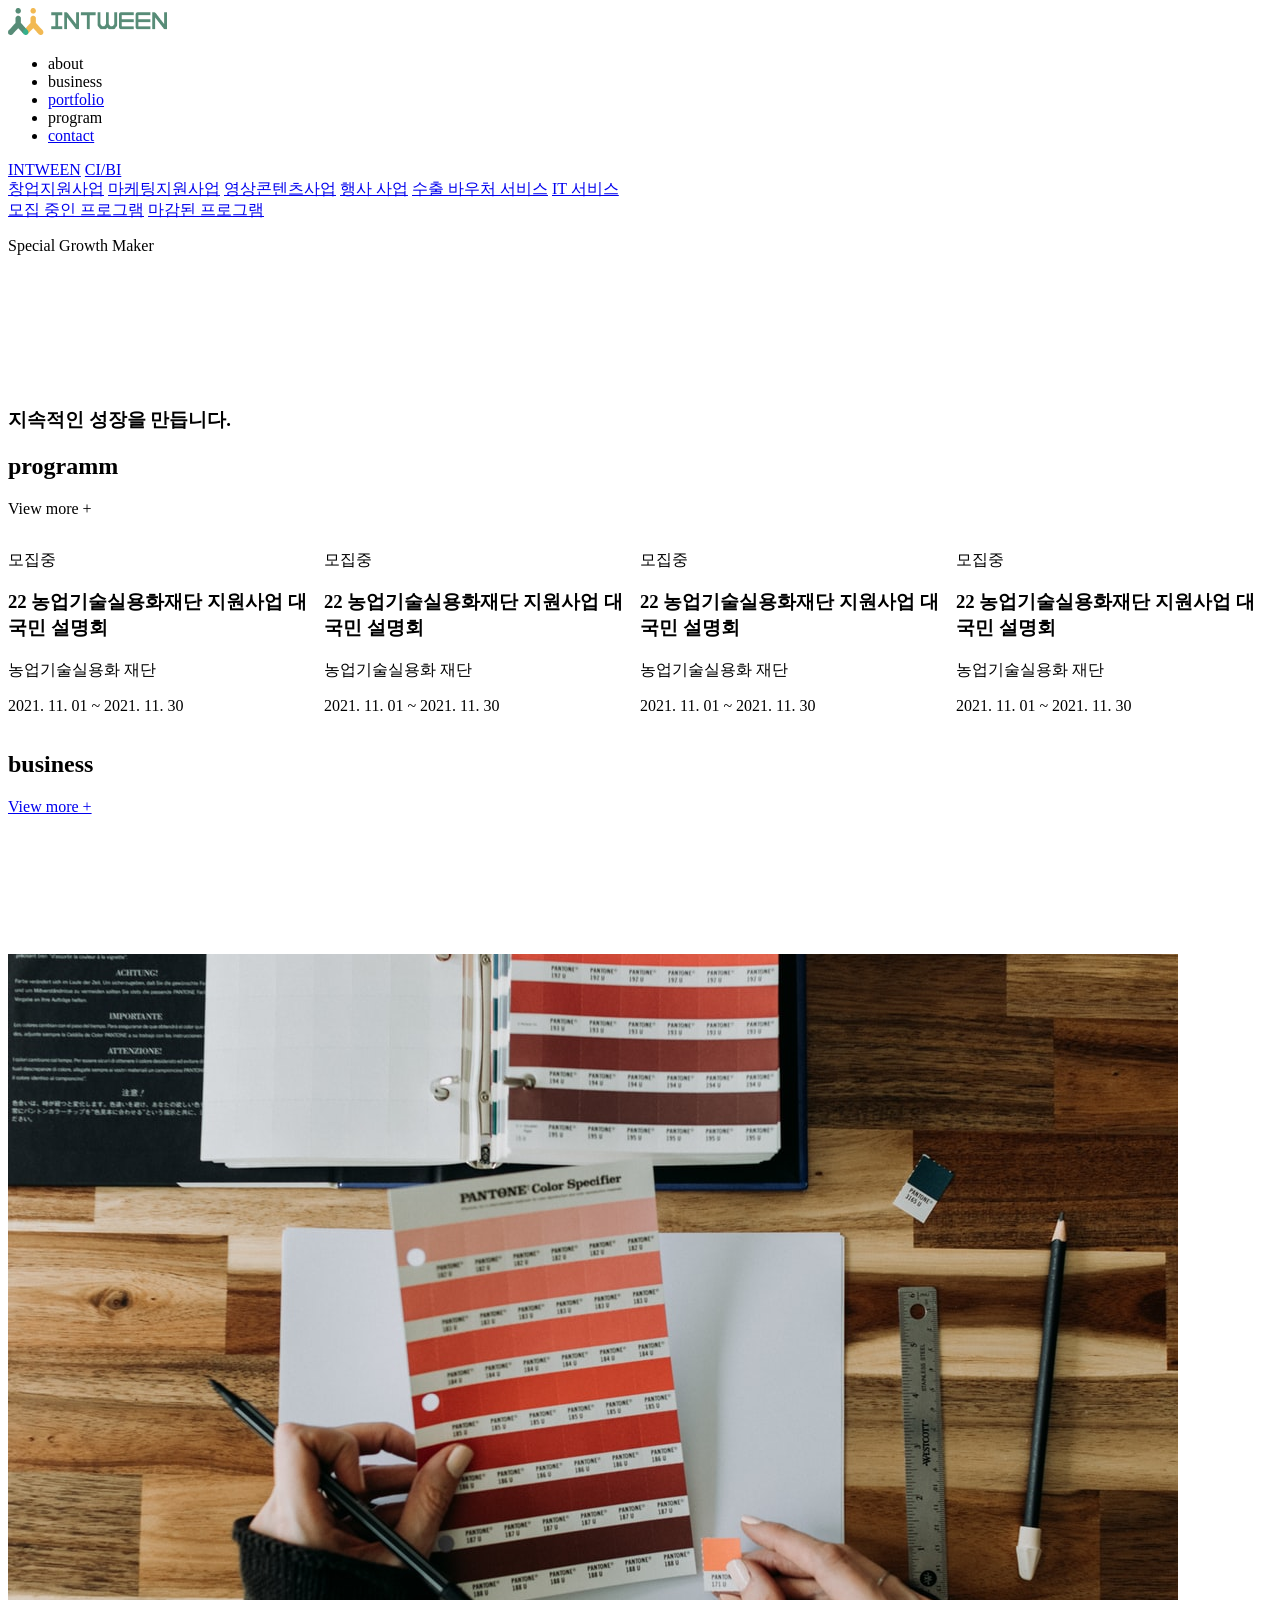
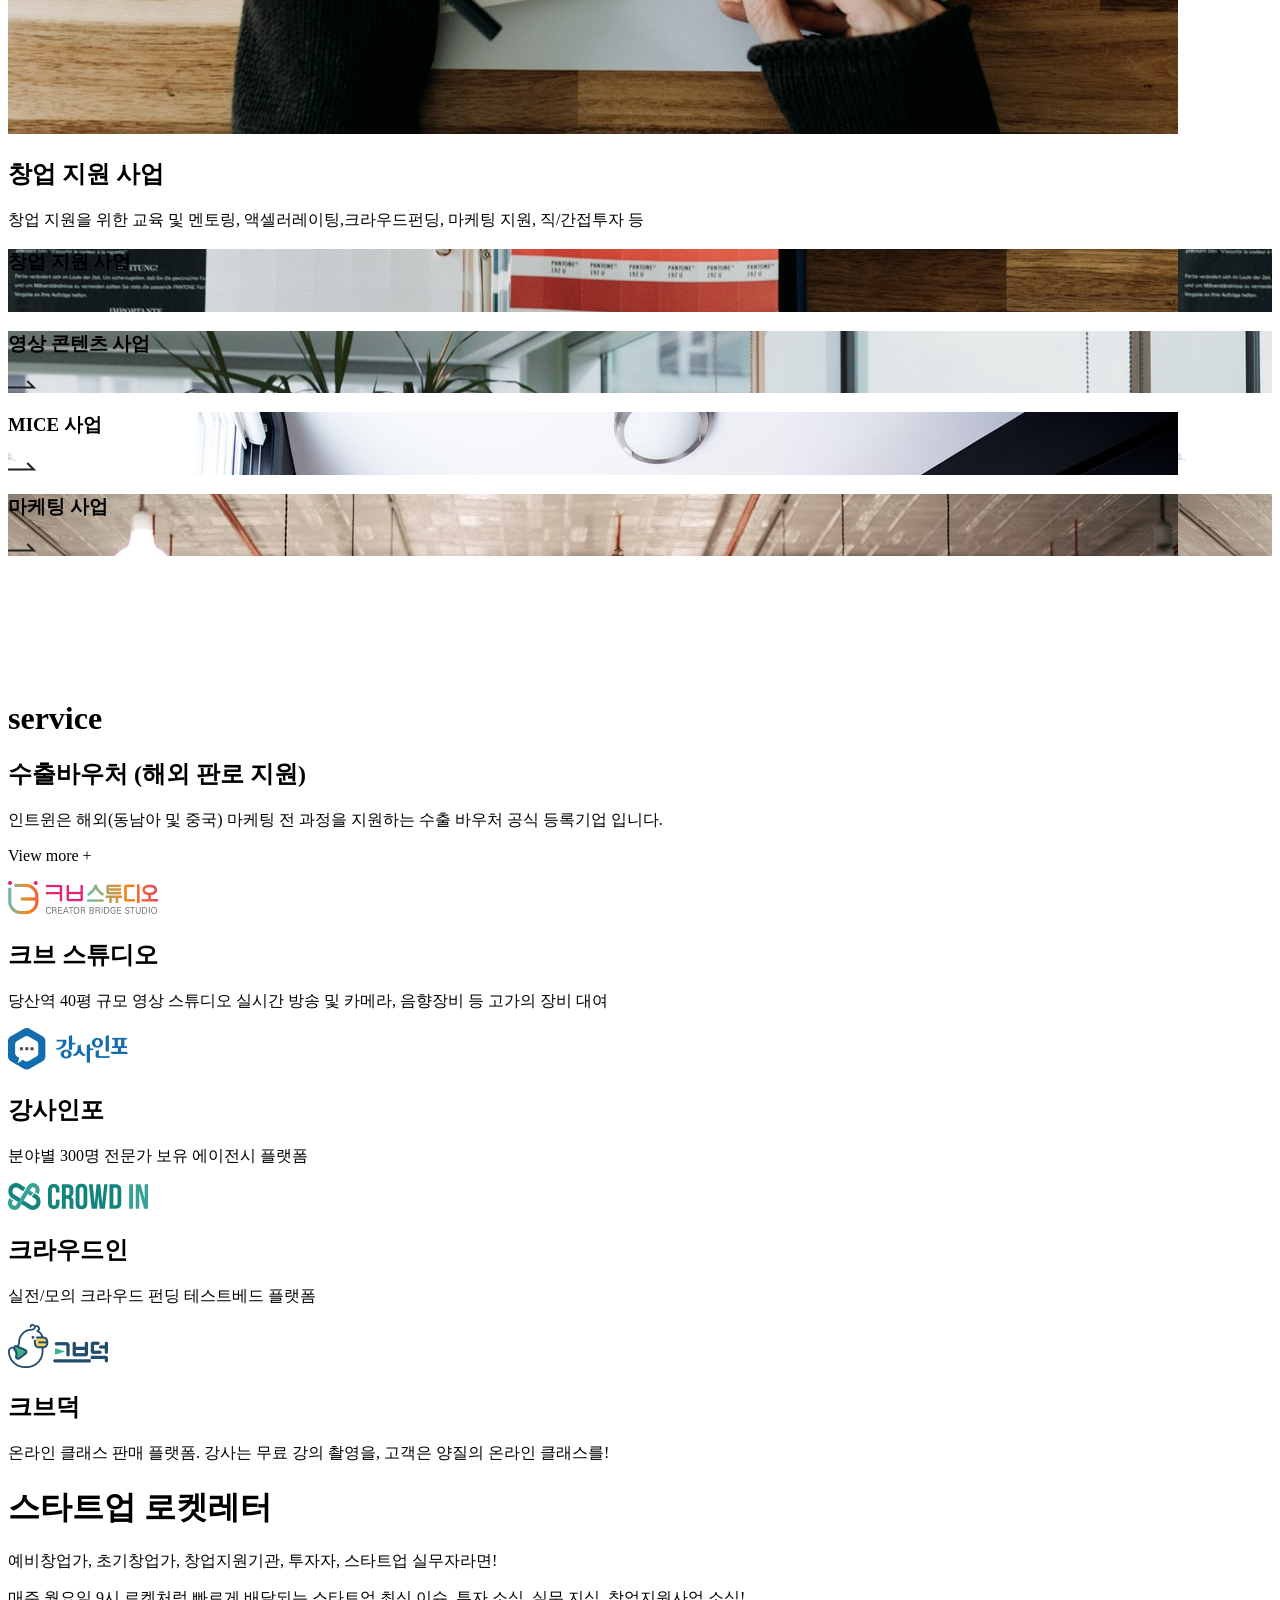
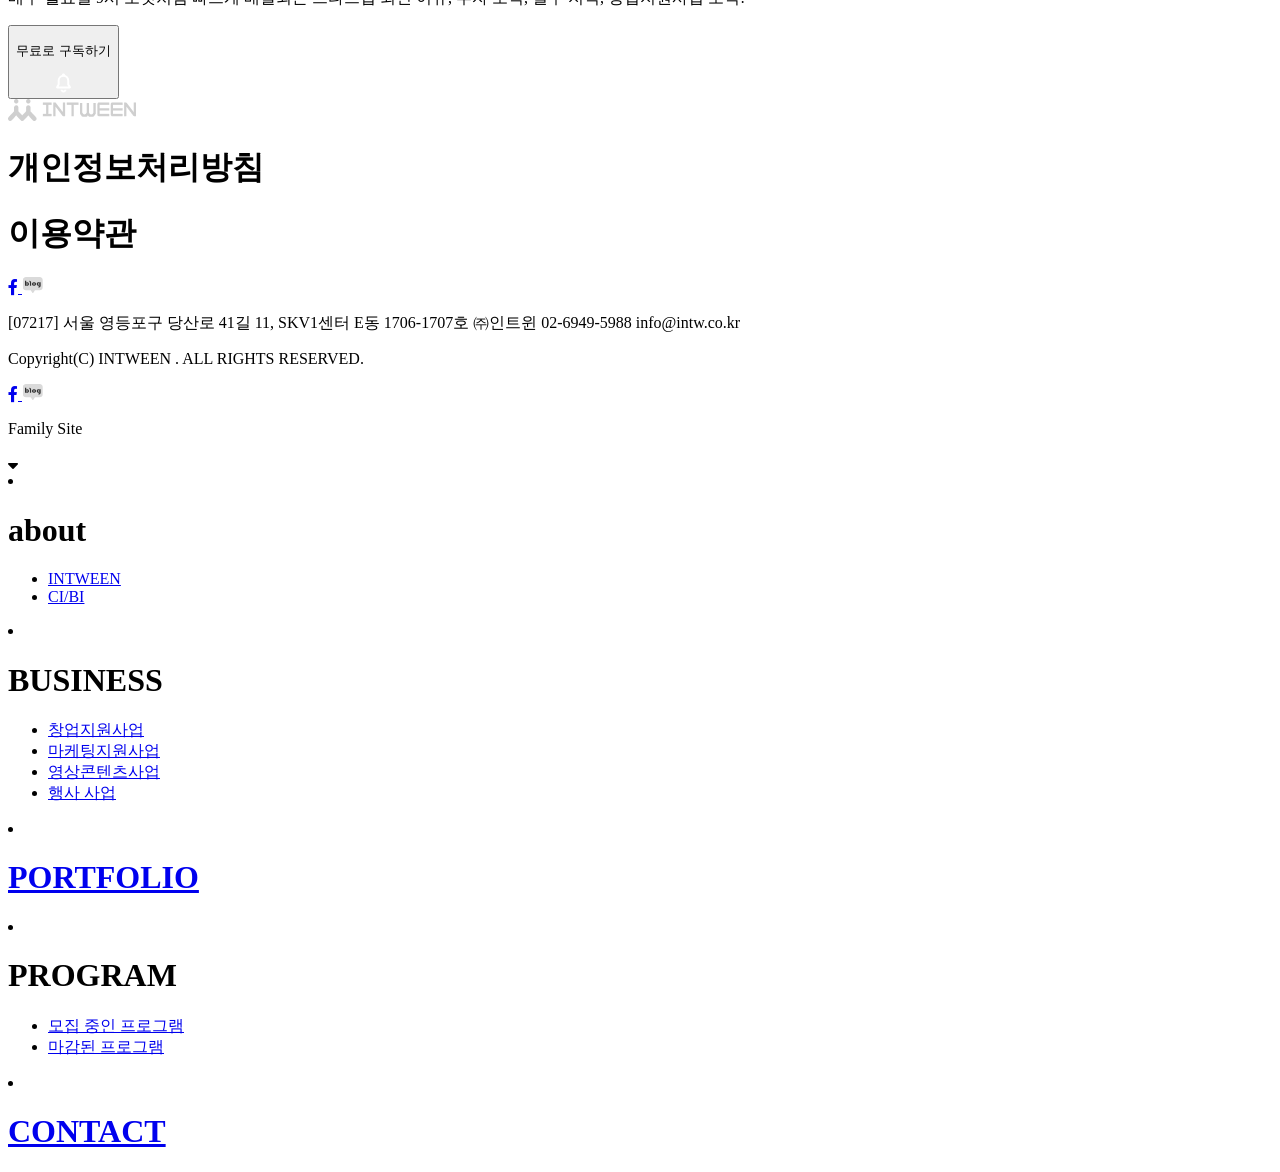
==== commit ff84bbcd: "Update index.html" ====
--- a/index.html
+++ b/index.html
@@ -5,6 +5,7 @@
         <meta http-equiv="X-UA-Compatible" content="IE=edge" />
         <meta name="viewport" content="width=device-width, initial-scale=1.0" />
         <title>INTWEEN</title>
+        <link rel="stylesheet" href="./assets/style/custom.css" />
         <link rel="stylesheet" href="./assets/style/style.css" />
         <link rel="stylesheet" href="https://unpkg.com/swiper@8/swiper-bundle.min.css" />
         <link rel="stylesheet" href="https://cdnjs.cloudflare.com/ajax/libs/font-awesome/6.0.0/css/all.min.css" integrity="sha512-9usAa10IRO0HhonpyAIVpjrylPvoDwiPUiKdWk5t3PyolY1cOd4DSE0Ga+ri4AuTroPR5aQvXU9xC6qOPnzFeg==" crossorigin="anonymous" referrerpolicy="no-referrer" />
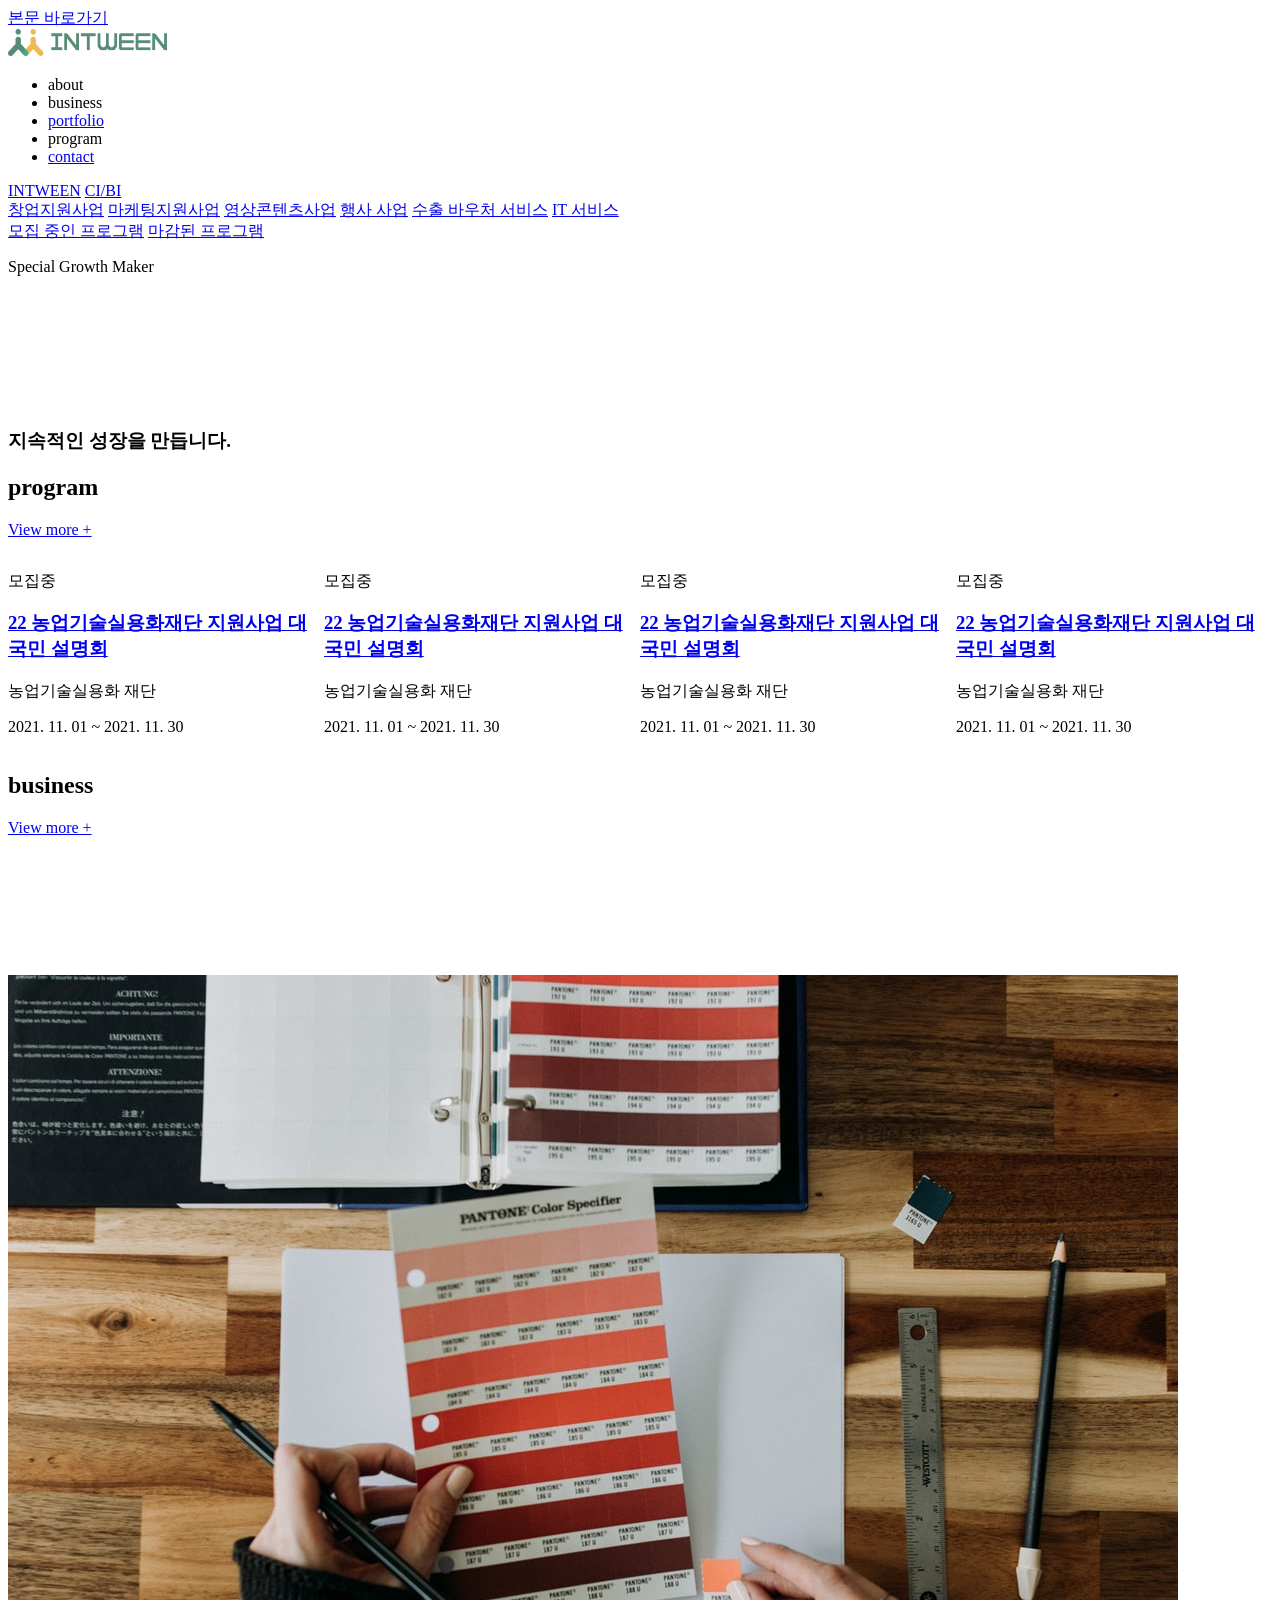
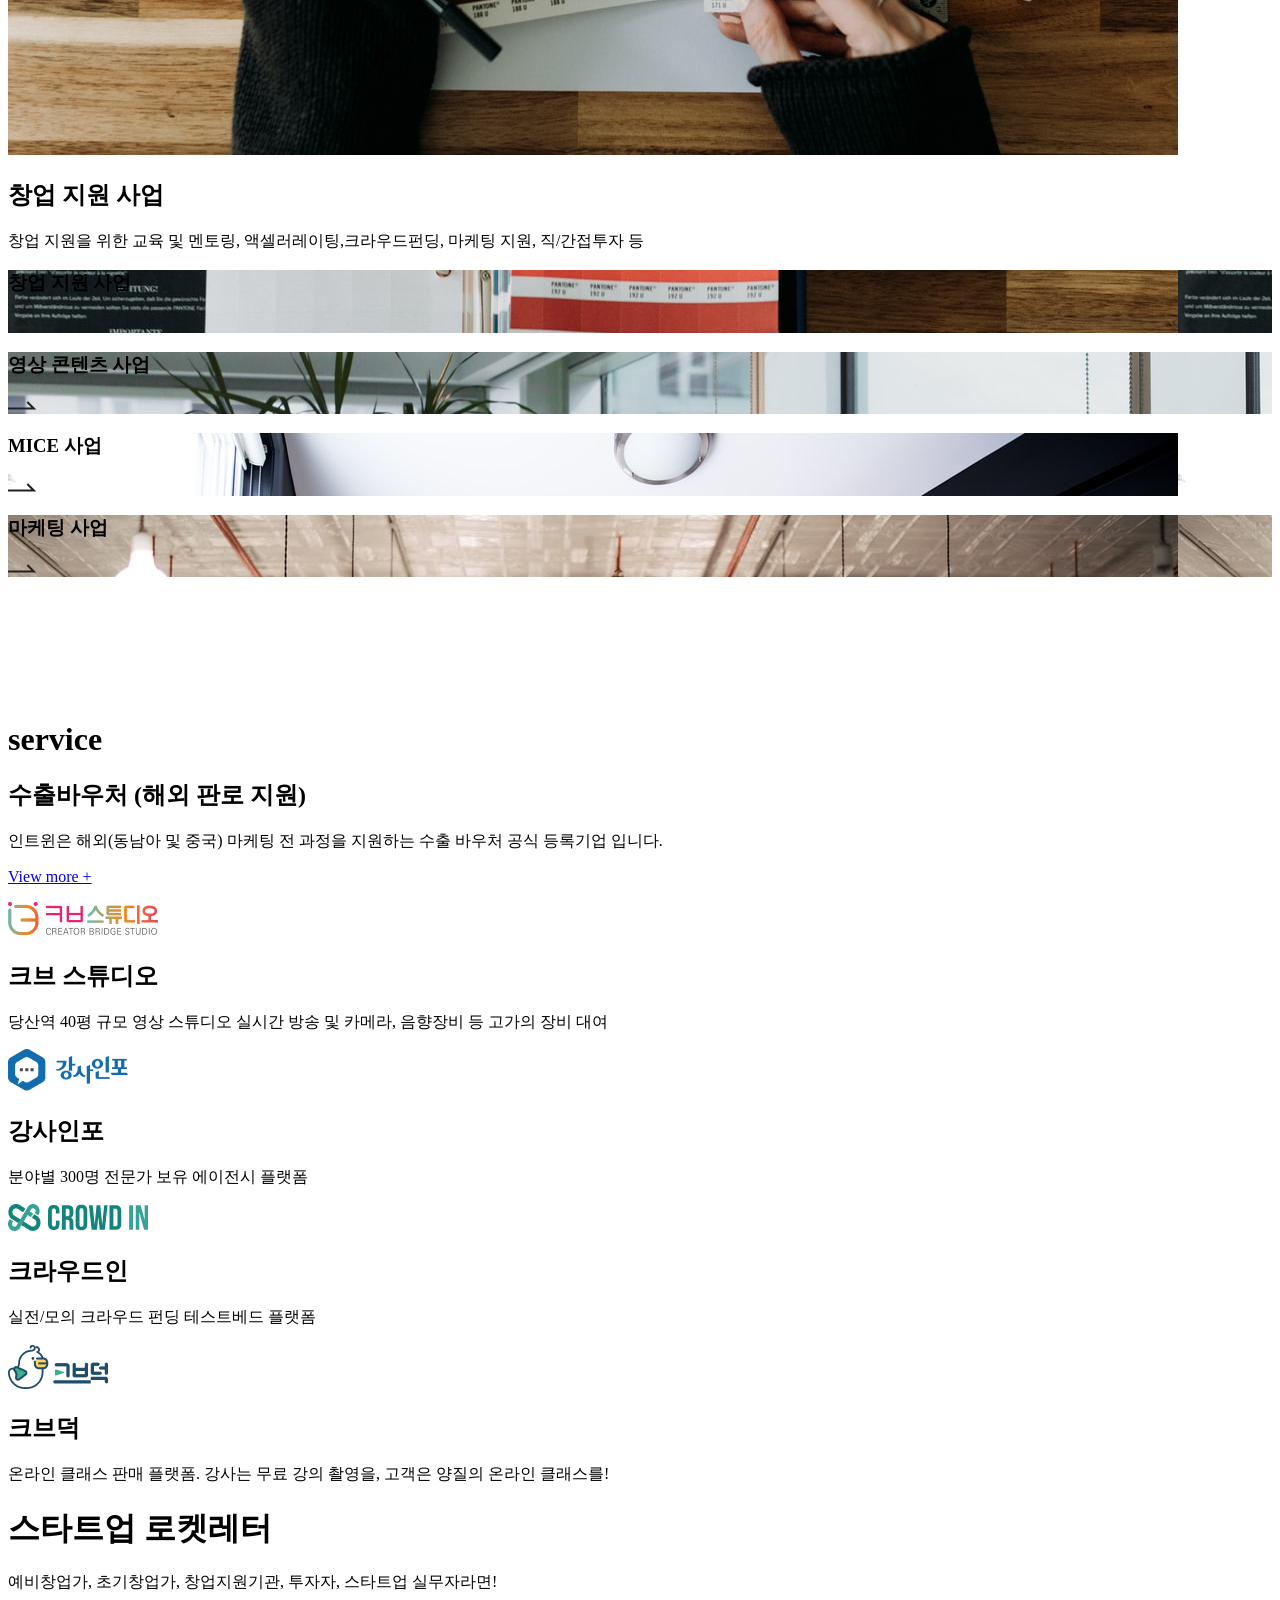
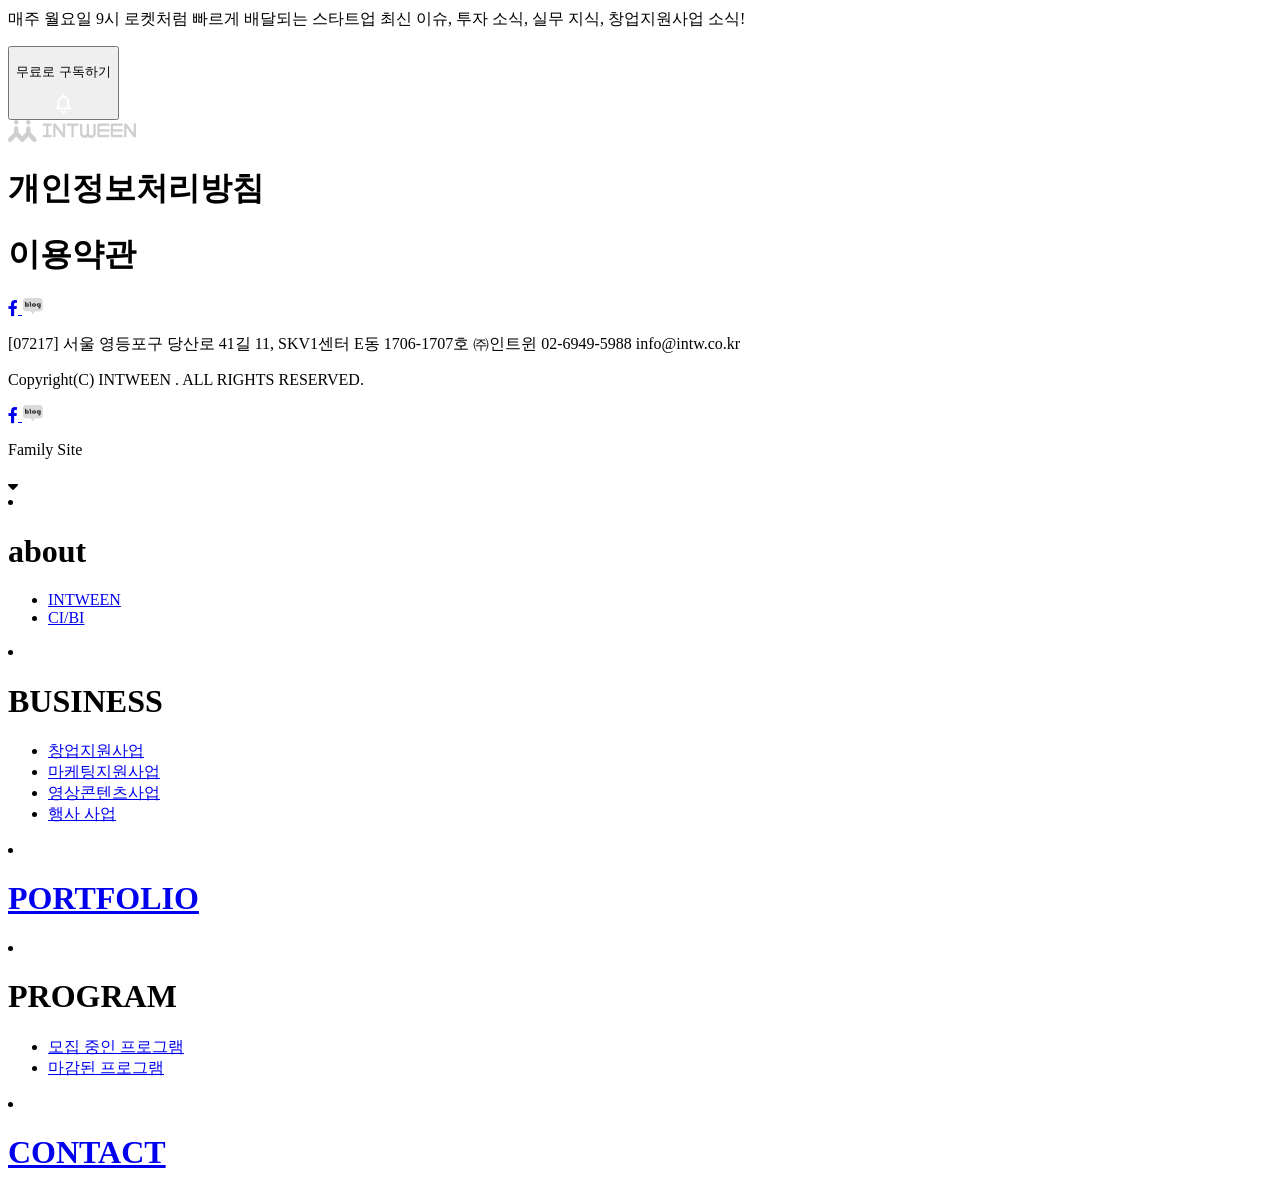
==== commit 0e05d802: "Update index.html stylesheet) custom.css/animate.css 추가 script) jquery-1.11.3.min.js/jquery.waypoin" ====
--- a/index.html
+++ b/index.html
@@ -5,12 +5,23 @@
         <meta http-equiv="X-UA-Compatible" content="IE=edge" />
         <meta name="viewport" content="width=device-width, initial-scale=1.0" />
         <title>INTWEEN</title>
-        <link rel="stylesheet" href="./assets/style/custom.css" />
-        <link rel="stylesheet" href="./assets/style/style.css" />
+		<link rel="stylesheet" href="./assets/style/custom.css" />
+        <link rel="stylesheet" href="./assets/style/style.css"/>
+		<link rel="stylesheet" href="./assets/style/animate.css" />
         <link rel="stylesheet" href="https://unpkg.com/swiper@8/swiper-bundle.min.css" />
         <link rel="stylesheet" href="https://cdnjs.cloudflare.com/ajax/libs/font-awesome/6.0.0/css/all.min.css" integrity="sha512-9usAa10IRO0HhonpyAIVpjrylPvoDwiPUiKdWk5t3PyolY1cOd4DSE0Ga+ri4AuTroPR5aQvXU9xC6qOPnzFeg==" crossorigin="anonymous" referrerpolicy="no-referrer" />
+
+		<script src="./assets/js/jquery-1.11.3.min.js"></script>
+		<script src="./assets/js/jquery.waypoints.min.js"></script>
+
+
+
     </head>
     <body>
+		<div id="skipToContent" class="skipnav">
+			<a href="#container">본문 바로가기</a>
+		</div>
+
         <!-- Header starts ------------------- -->
         <header class="header">
             <div class="container">
@@ -71,7 +82,7 @@
                 <div class="hero__clip"></div>
             </div>
             <div class="container">
-                <div class="hero__text">
+                <div class="hero__text ani">
                     <p>Special Growth Maker</p>
                     <img src="./assets/images/Group.png" alt="" class="mobile">
                     <div class="hero__text__line">
@@ -80,59 +91,59 @@
                     </div>
                 </div>
                 <div class="hero__top">
-                    <h2>programm</h2>
-                    <p>View more +</p>
+                    <h2 class="ani">program</h2>
+                    <p class="ani"><a href="#none" title="View more">View more +</a></p>
                 </div>
                 <div class="hero__swiper">
                     <div class="swiper">
                         <div class="swiper-wrapper">
-                            <div class="swiper-slide">
+                            <div class="swiper-slide ani">
                                 <div class="content">
                                     <div class="tag">
                                         <p>모집중</p>
                                         <div class="arrow"></div>
                                     </div>
                                     <div>
-                                        <h3>22 농업기술실용화재단 지원사업 대국민 설명회</h3>
+                                        <h3><a href="#none" title="program1">22 농업기술실용화재단 지원사업 대국민 설명회</a></h3>
                                         <p>농업기술실용화 재단</p>
                                     </div>
                                     <p>2021. 11. 01 ~ 2021. 11. 30</p>
                                 </div>
                             </div>
-                            <div class="swiper-slide">
+                            <div class="swiper-slide ani">
                                 <div class="content">
                                     <div class="tag">
                                         <p>모집중</p>
                                         <div class="arrow"></div>
                                     </div>
                                     <div>
-                                        <h3>22 농업기술실용화재단 지원사업 대국민 설명회</h3>
+                                        <h3><a href="#none" title="program2">22 농업기술실용화재단 지원사업 대국민 설명회</a></h3>
                                         <p>농업기술실용화 재단</p>
                                     </div>
                                     <p>2021. 11. 01 ~ 2021. 11. 30</p>
                                 </div>
                             </div>
-                            <div class="swiper-slide">
+                            <div class="swiper-slide ani">
                                 <div class="content">
                                     <div class="tag tag--yellow">
                                         <p>모집중</p>
                                         <div class="arrow"></div>
                                     </div>
                                     <div>
-                                        <h3>22 농업기술실용화재단 지원사업 대국민 설명회</h3>
+                                        <h3><a href="#none" title="program3">22 농업기술실용화재단 지원사업 대국민 설명회</a></h3>
                                         <p>농업기술실용화 재단</p>
                                     </div>
                                     <p>2021. 11. 01 ~ 2021. 11. 30</p>
                                 </div>
                             </div>
-                            <div class="swiper-slide">
+                            <div class="swiper-slide ani">
                                 <div class="content">
                                     <div class="tag tag--yellow">
                                         <p>모집중</p>
                                         <div class="arrow"></div>
                                     </div>
                                     <div>
-                                        <h3>22 농업기술실용화재단 지원사업 대국민 설명회</h3>
+                                        <h3><a href="#none" title="program4">22 농업기술실용화재단 지원사업 대국민 설명회</a></h3>
                                         <p>농업기술실용화 재단</p>
                                     </div>
                                     <p>2021. 11. 01 ~ 2021. 11. 30</p>
@@ -156,14 +167,16 @@
                 <div class="hex">
                     <div class="hex__header">
                         <div class="tex">
-                            <h2>business</h2>
-                            <p>
+                            <h2 class="ani">business</h2>
+                            <p  class="ani">
                                 <a id="biz" href="./start-up.html">View more +</a>
                             </p>
                         </div>
-                        <img class="tex-img" src="./assets/images/Group (2).png" alt="">
-                    </div>
-                    <div class="hex__slider">
+						<div class="tex-img-area">
+						   <img class="tex-img ani" src="./assets/images/Group (2).png" alt="">
+						</div>
+                    </div>
+                    <div class="hex__slider ani">
                         <img id="hexpic" src="./assets/images/office0.jfif" alt="">
                         <div class="hex__slider__layer">
                             <div class="hex__slider__caption">
@@ -177,28 +190,28 @@
                         </div>
                     </div>
                     <div class="hex__nav">
-                        <div class="hex__nav__item hex__nav__item--active">
+                        <div class="hex__nav__item hex__nav__item--active ani">
                             <div class="hex__nav__item__layer"></div>
                             <div class="hex__nav__item__inner">
                                 <h3>창업 지원 사업</h3>
                                 <img src="./assets/images/Vector.svg" alt="" id="arrow">
                             </div>
                         </div>
-                        <div class="hex__nav__item">
+                        <div class="hex__nav__item ani">
                             <div class="hex__nav__item__layer"></div>
                             <div class="hex__nav__item__inner">
                                 <h3>영상 콘텐츠 사업</h3>
                                 <img src="./assets/images/Vector.svg" alt="" id="arrow">
                             </div>
                         </div>
-                        <div class="hex__nav__item">
+                        <div class="hex__nav__item ani">
                             <div class="hex__nav__item__layer"></div>
                             <div class="hex__nav__item__inner">
                                 <h3>MICE 사업</h3>
                                 <img src="./assets/images/Vector.svg" alt="" id="arrow">
                             </div>
                         </div>
-                        <div class="hex__nav__item">
+                        <div class="hex__nav__item ani">
                             <div class="hex__nav__item__layer"></div>
                             <div class="hex__nav__item__inner">
                                 <h3>마케팅 사업</h3>
@@ -216,16 +229,16 @@
             <div class="intween">
                 <img src="./assets/images/Group (2).png" alt="">
             </div>
-            <div class="service">
+            <div class="service ani">
                 <div class="service__layer"></div>
                 <div class="container">
                     <div class="service__content">
-                        <h1>service</h1>
-                        <div class="service__description">
+                        <h1 class="ani">service</h1>
+                        <div class="service__description ani">
                             <h2>수출바우처 (해외 판로 지원)</h2>
                             <p>인트윈은 해외(동남아 및 중국) 마케팅 전 과정을 
                                 지원하는 수출 바우처 공식 등록기업 입니다. </p>
-                            <p class="more">View more +</p>
+                            <p class="more"><a href="#none" title="View more">View more +</a></p>
                         </div>
                     </div>
                 </div>
@@ -238,7 +251,7 @@
             <div class="brands">
                 <div class="container">
                     <div class="brands__container">
-                        <div class="brands__brand">
+                        <div class="brands__brand  ani">
                             <div class="logo">
                                 <img src="./assets/images/Group (3).png" alt="">
                             </div>
@@ -246,21 +259,21 @@
                             <p>당산역 40평 규모 영상 스튜디오 실시간 방송 및 
                                 카메라, 음향장비 등 고가의 장비 대여</p>
                         </div>
-                        <div class="brands__brand">
+                        <div class="brands__brand  ani">
                             <div class="logo">
                                 <img src="./assets/images/Group (4).png" alt="">
                             </div>
                             <h2>강사인포</h2>
                             <p>분야별 300명 전문가 보유 에이전시 플랫폼</p>
                         </div>
-                        <div class="brands__brand">
+                        <div class="brands__brand  ani">
                             <div class="logo">
                                 <img src="./assets/images/Group (5).png" alt="">
                             </div>
                             <h2>크라우드인</h2>
                             <p>실전/모의 크라우드 펀딩 테스트베드 플랫폼</p>
                         </div>
-                        <div class="brands__brand">
+                        <div class="brands__brand  ani">
                             <div class="logo">
                                 <img src="./assets/images/Group (6).png" alt="">
                             </div>
@@ -279,15 +292,15 @@
             <div class="rocket">
                 <div class="container">
                     <div class="rocket__container">
-                        <div class="title">
+                        <div class="title ani">
                             <h1>스타트업 로켓레터</h1>
                             <p>예비창업가, 초기창업가, 창업지원기관, 
                                 투자자, 스타트업 실무자라면! </p>
                         </div>
-                        <p><span>매주 월요일 9시</span> 로켓처럼 빠르게 배달되는 
+                        <p class="ani"><span>매주 월요일 9시</span> 로켓처럼 빠르게 배달되는 
                             스타트업 최신 이슈, 투자 소식, 실무 지식, 
                             창업지원사업 소식!</p>
-                        <div class="button">
+                        <div class="button ani">
                             <button>
                                 <p>무료로 구독하기</p>
                                 <img src="./assets/images/Group 264.svg" alt="">
@@ -432,5 +445,6 @@
             });
         </script>
         <script src="./assets/js/script.js"></script>
+		<script src="./assets/js/publish.js"></script>
     </body>
 </html>
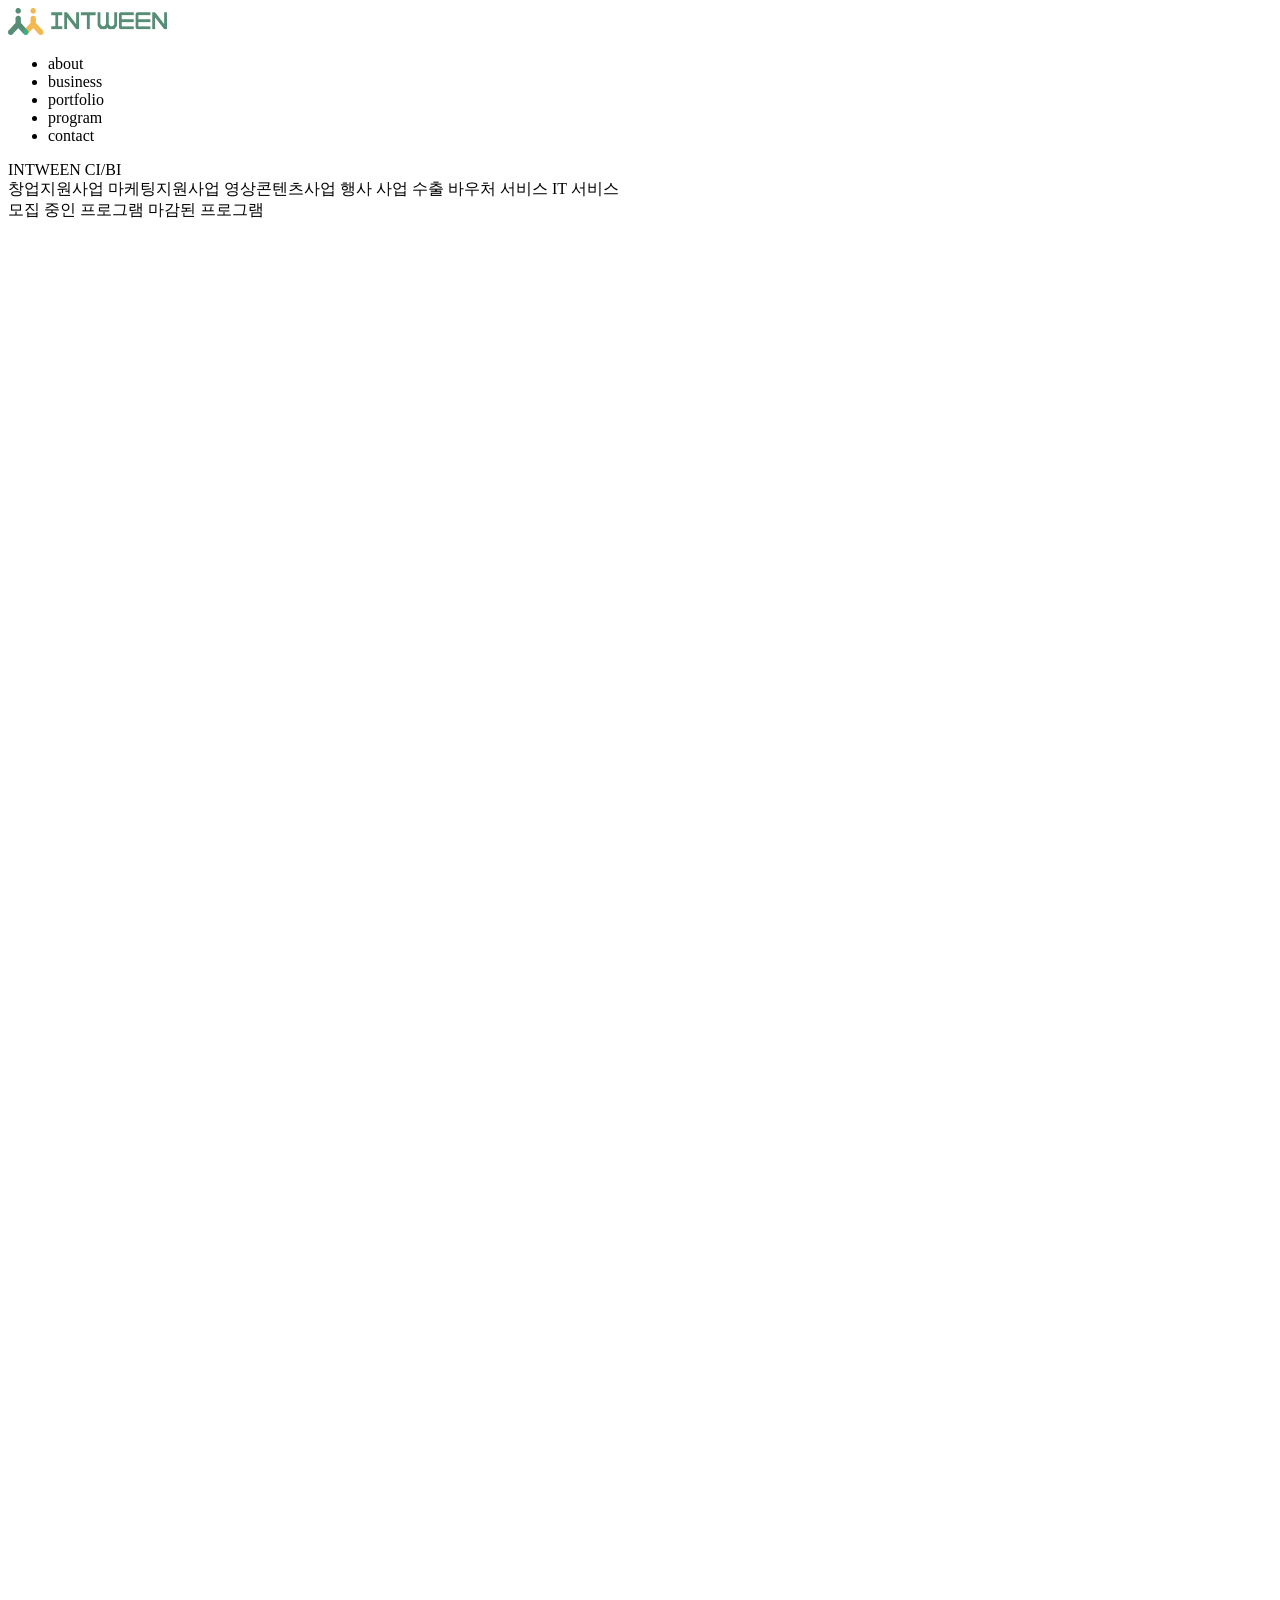
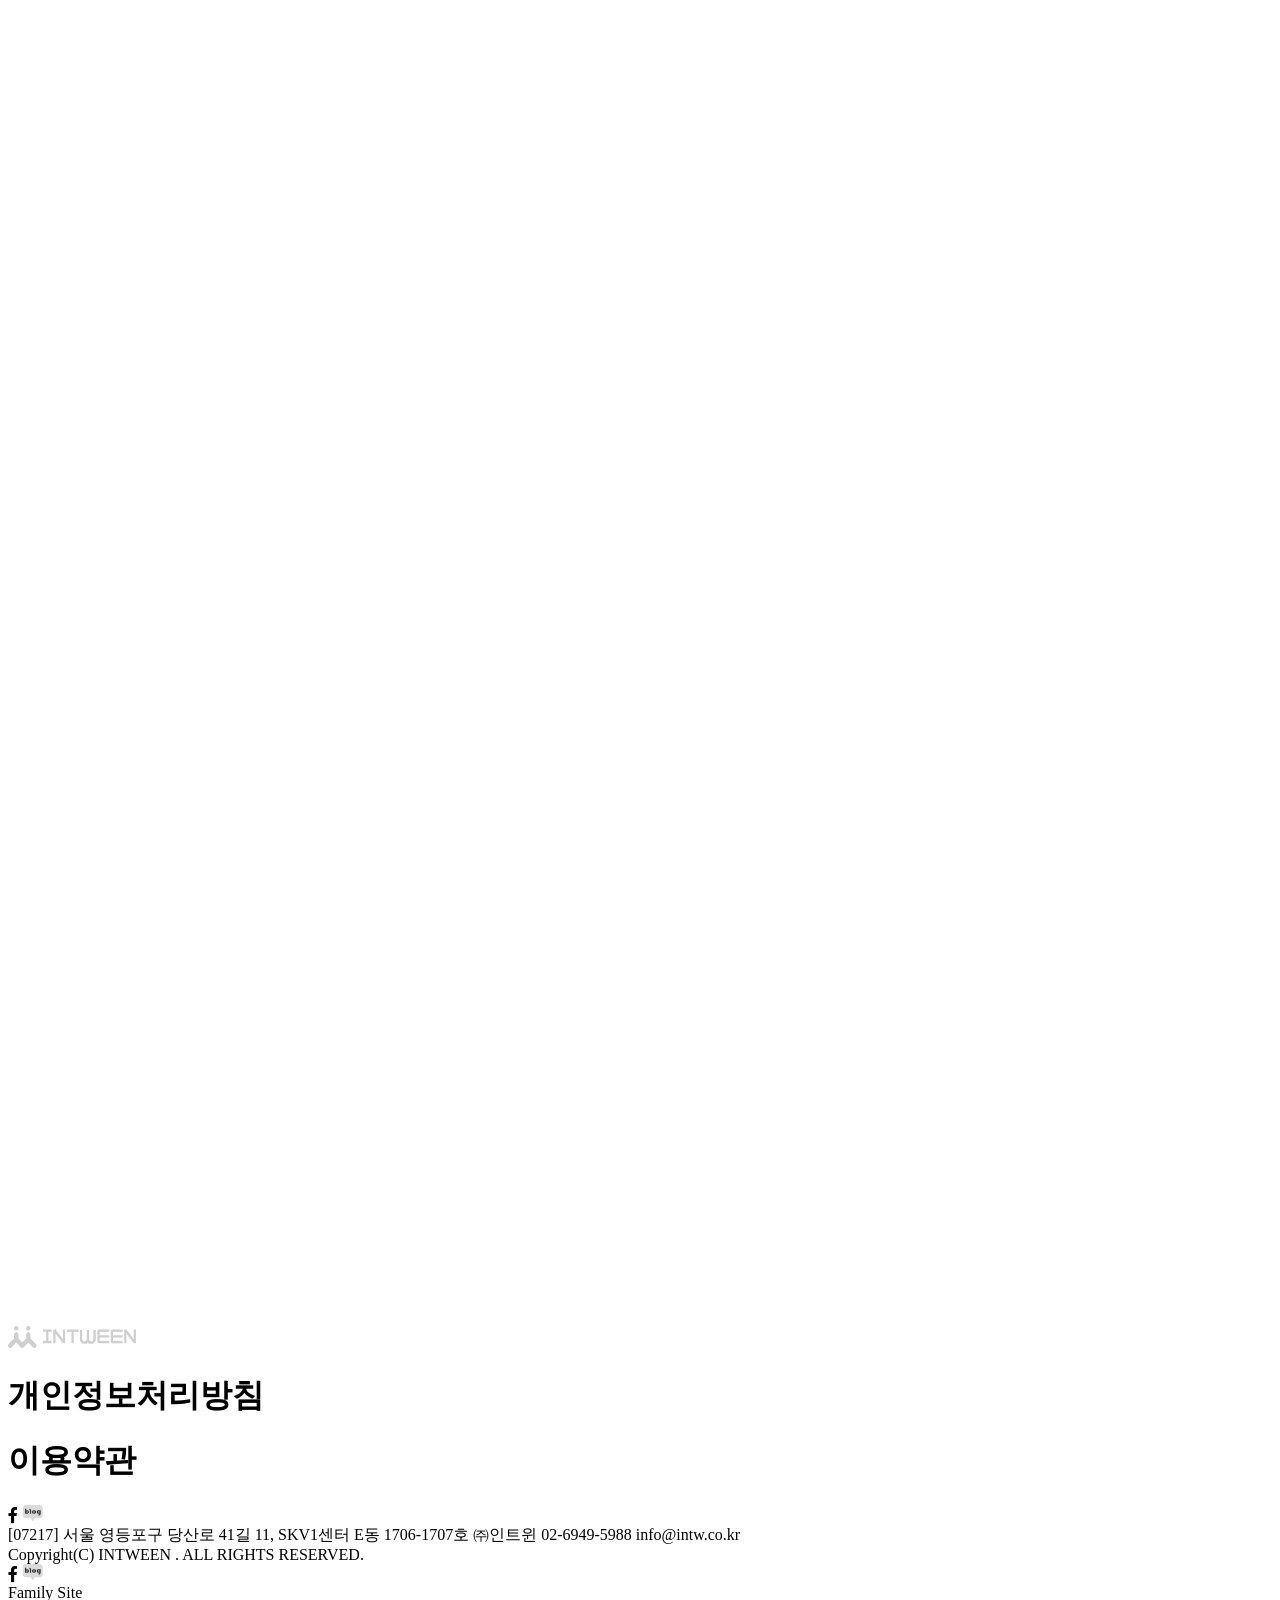
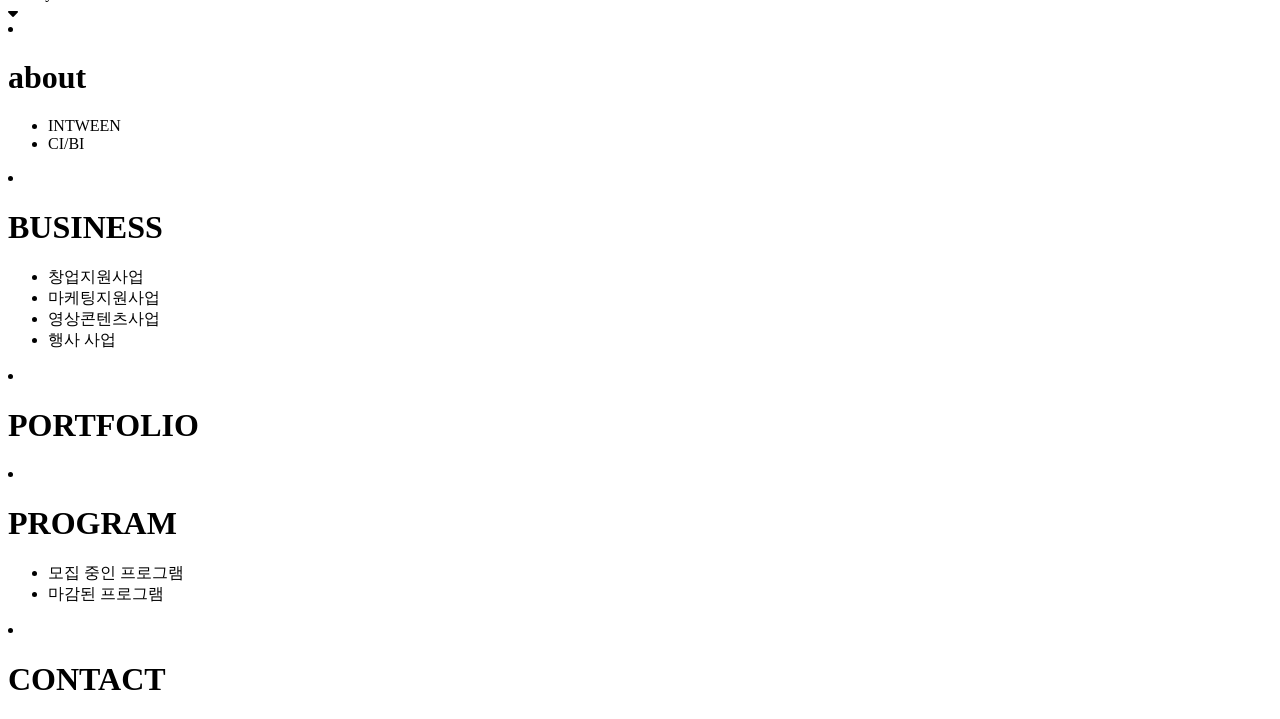
==== commit ea22cf87: "Update index.html" ====
--- a/index.html
+++ b/index.html
@@ -5,14 +5,14 @@
         <meta http-equiv="X-UA-Compatible" content="IE=edge" />
         <meta name="viewport" content="width=device-width, initial-scale=1.0" />
         <title>INTWEEN</title>
-		<link rel="stylesheet" href="./assets/style/custom.css" />
+	<link rel="stylesheet" href="./assets/style/custom.css" />
         <link rel="stylesheet" href="./assets/style/style.css"/>
-		<link rel="stylesheet" href="./assets/style/animate.css" />
+	<link rel="stylesheet" href="./assets/style/animate.css" />
         <link rel="stylesheet" href="https://unpkg.com/swiper@8/swiper-bundle.min.css" />
         <link rel="stylesheet" href="https://cdnjs.cloudflare.com/ajax/libs/font-awesome/6.0.0/css/all.min.css" integrity="sha512-9usAa10IRO0HhonpyAIVpjrylPvoDwiPUiKdWk5t3PyolY1cOd4DSE0Ga+ri4AuTroPR5aQvXU9xC6qOPnzFeg==" crossorigin="anonymous" referrerpolicy="no-referrer" />
 
-		<script src="./assets/js/jquery-1.11.3.min.js"></script>
-		<script src="./assets/js/jquery.waypoints.min.js"></script>
+	<script src="./assets/js/jquery-1.11.3.min.js"></script>
+	<script src="./assets/js/jquery.waypoints.min.js"></script>
 
 
 
--- a/assets/style/custom.css
+++ b/assets/style/custom.css
@@ -0,0 +1,97 @@
+/* 초기화 */
+	a {color:#000;text-decoration:none}
+	a:link, a:visited{text-decoration:none}
+	a:hover,a:focus{text-decoration:none}
+	p {margin:0;padding:0;word-break:break-all}
+
+*, ::after, ::before {
+	-webkit-box-sizing: border-box;
+	-moz-box-sizing: border-box;
+	box-sizing: border-box;
+}
+
+/*공용*/
+	.dv_mob{display:none;}	
+	.dv_pc{display:block;}
+
+/* hidden */
+	.hidden{overflow: hidden;position: absolute;width: 1px;height: 1px;margin: 0;font-size: 0;line-height: 0;clip: rect(0,0,0,0)}
+
+/* Skip Navigation */
+	.skipnav{width: 100%;}
+	.skipnav a{position: absolute;left: -3000px;}
+	.skipnav a:focus{display: block;top: 0;left: 0;z-index: 1000;width: 100%;height: 30px;background: #43d1a7 ;font-size: 15px;line-height: 30px;color: #fff;text-align: center;border:none;}
+
+
+/*[s] Layout Style */
+
+
+
+/*[e] Layout Style */
+
+.hex__header .tex-img-area {
+	position:fixed;
+	top:50%;
+	left:40%;
+	display: none;
+}
+
+.hex__header .tex-img-area .tex-img {
+	width:100%;
+	max-width:833px;
+	padding-right:60px;
+}
+
+
+
+
+.hero__swiper .swiper-slide.animated:nth-child(1){
+  animation-delay: .2s;
+}
+
+.hero__swiper .swiper-slide.animated:nth-child(2){
+  animation-delay: .4s;
+}
+
+.hero__swiper .swiper-slide.animated:nth-child(3){
+  animation-delay: .6s;
+}
+
+.hero__swiper .swiper-slide.animated:nth-child(4){
+  animation-delay: .8s;
+}
+
+
+
+.hex__nav__item.animated:nth-child(1){
+  animation-delay: .2s;
+  
+}
+.hex__nav__item.animated:nth-child(2){
+  animation-delay: .4s;
+}
+.hex__nav__item.animated:nth-child(3){
+  animation-delay: .6s;
+}
+.hex__nav__item.animated:nth-child(4){
+  animation-delay: .8s;
+}
+
+
+.brands__brand.animated:nth-child(1){
+  animation-delay: .2s;
+}
+
+.brands__brand.animated:nth-child(2){
+  animation-delay: .4s;
+}
+
+.brands__brand.animated:nth-child(3){
+  animation-delay: .6s;
+}
+
+.brands__brand.animated:nth-child(4){
+  animation-delay: .8s;
+}
+
+
